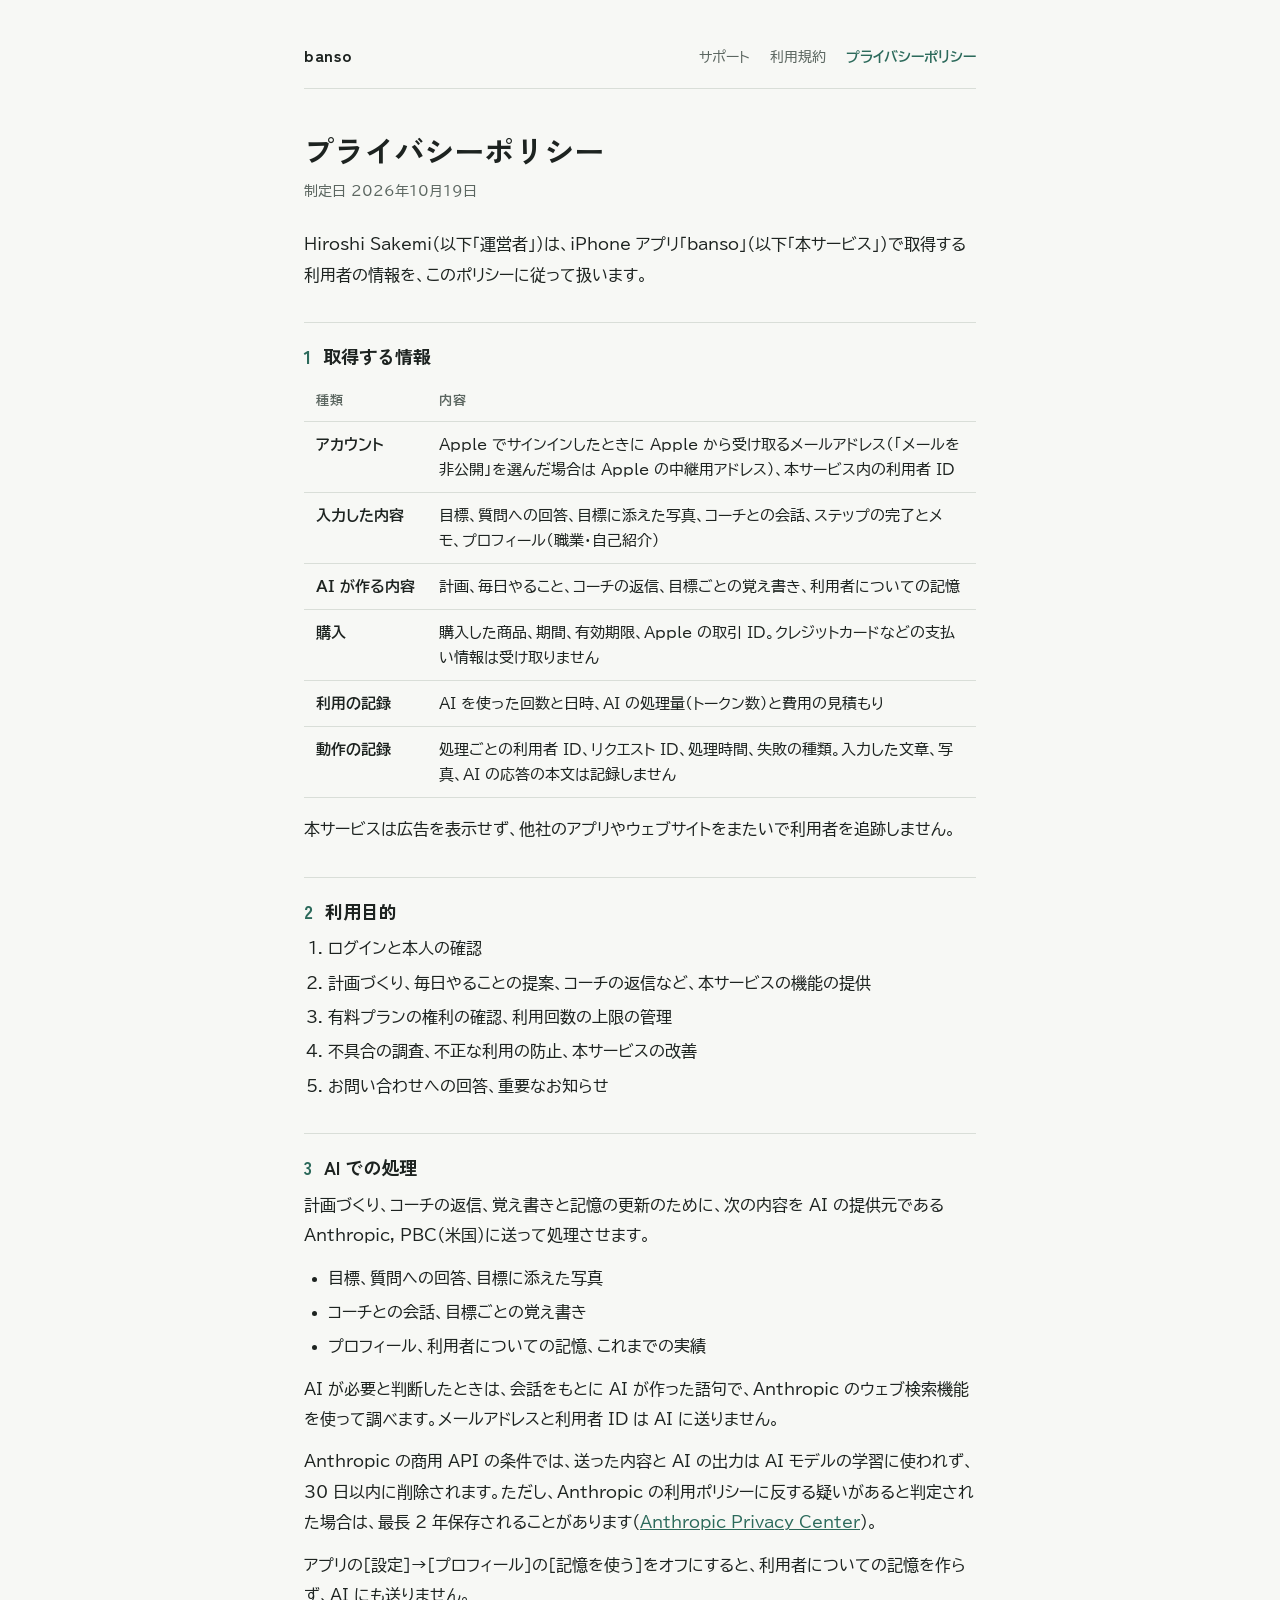
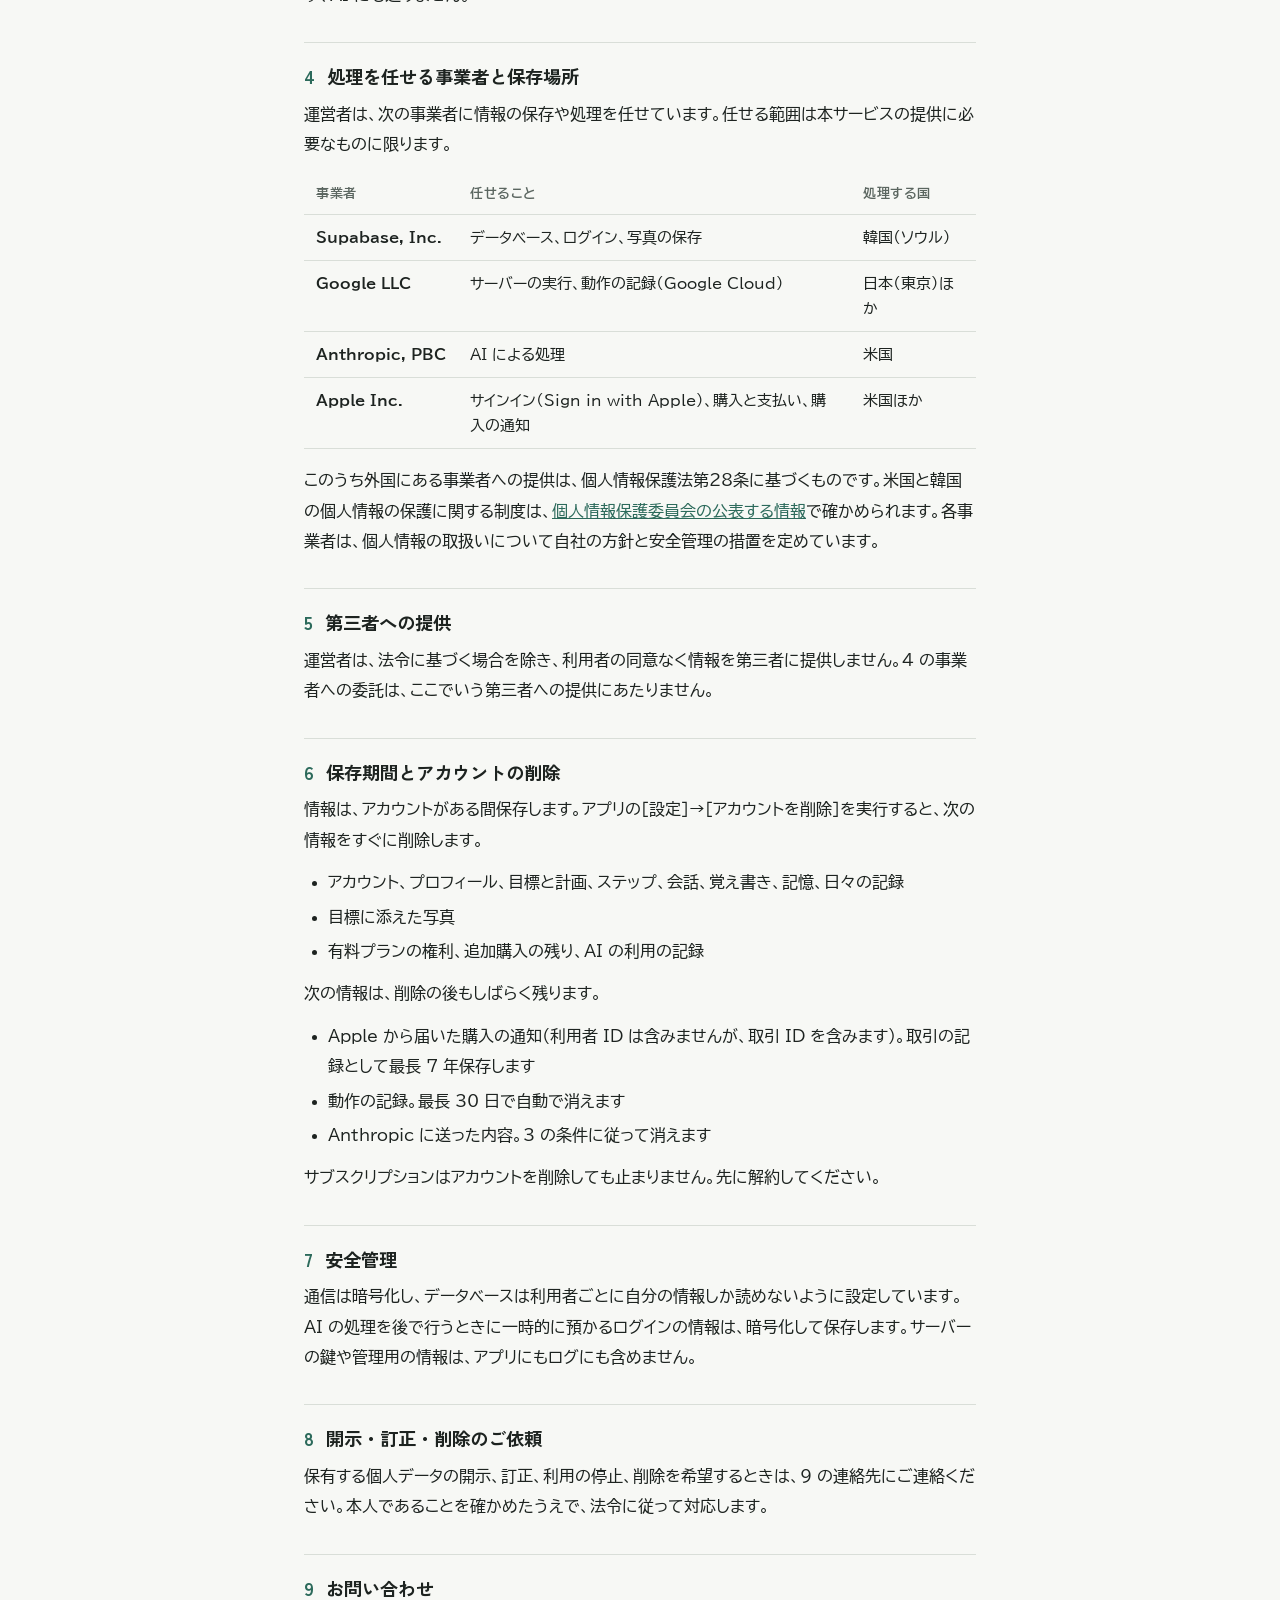
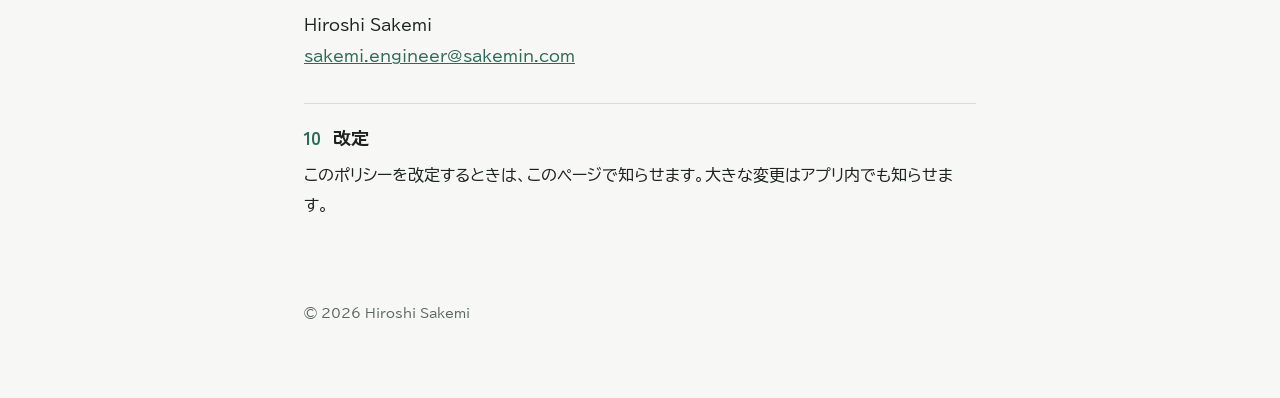
==== privacy/index.html @ 9be2c63c "banso の利用規約・プライバシーポリシー・サポートを公開する (my-tasks#225) Co-Authored-By: Claude Opus 5.5 (1M context) <norepl" ====
<!doctype html>
<html lang="ja">
<head>
<meta charset="utf-8">
<meta name="viewport" content="width=device-width, initial-scale=1, viewport-fit=cover">
<title>banso プライバシーポリシー</title>
<link rel="preconnect" href="https://fonts.googleapis.com">
<link rel="preconnect" href="https://fonts.gstatic.com" crossorigin>
<link rel="stylesheet" href="https://fonts.googleapis.com/css2?family=BIZ+UDPGothic:wght@400;700&family=Zen+Kaku+Gothic+New:wght@700&display=swap">
<link rel="stylesheet" href="../style.css">
</head>
<body>
<div class="page">
  <header class="masthead">
    <a class="brand" href="../">banso</a>
    <nav aria-label="ページ">
      <a href="../">サポート</a>
      <a href="../terms/">利用規約</a>
      <a href="./" aria-current="page">プライバシーポリシー</a>
    </nav>
  </header>

  <main>
    <h1>プライバシーポリシー</h1>
    <p class="dates">制定日 2026年10月19日</p>
    <p class="lead">Hiroshi Sakemi（以下「運営者」）は、iPhone アプリ「banso」（以下「本サービス」）で取得する利用者の情報を、このポリシーに従って扱います。</p>

    <section>
      <h2><span class="no">1</span>取得する情報</h2>
      <div class="table-wrap">
        <table>
          <thead><tr><th>種類</th><th>内容</th></tr></thead>
          <tbody>
            <tr><td>アカウント</td><td>Apple でサインインしたときに Apple から受け取るメールアドレス（「メールを非公開」を選んだ場合は Apple の中継用アドレス）、本サービス内の利用者 ID</td></tr>
            <tr><td>入力した内容</td><td>目標、質問への回答、目標に添えた写真、コーチとの会話、ステップの完了とメモ、プロフィール（職業・自己紹介）</td></tr>
            <tr><td>AI が作る内容</td><td>計画、毎日やること、コーチの返信、目標ごとの覚え書き、利用者についての記憶</td></tr>
            <tr><td>購入</td><td>購入した商品、期間、有効期限、Apple の取引 ID。クレジットカードなどの支払い情報は受け取りません</td></tr>
            <tr><td>利用の記録</td><td>AI を使った回数と日時、AI の処理量（トークン数）と費用の見積もり</td></tr>
            <tr><td>動作の記録</td><td>処理ごとの利用者 ID、リクエスト ID、処理時間、失敗の種類。入力した文章、写真、AI の応答の本文は記録しません</td></tr>
          </tbody>
        </table>
      </div>
      <p>本サービスは広告を表示せず、他社のアプリやウェブサイトをまたいで利用者を追跡しません。</p>
    </section>

    <section>
      <h2><span class="no">2</span>利用目的</h2>
      <ol>
        <li>ログインと本人の確認</li>
        <li>計画づくり、毎日やることの提案、コーチの返信など、本サービスの機能の提供</li>
        <li>有料プランの権利の確認、利用回数の上限の管理</li>
        <li>不具合の調査、不正な利用の防止、本サービスの改善</li>
        <li>お問い合わせへの回答、重要なお知らせ</li>
      </ol>
    </section>

    <section>
      <h2><span class="no">3</span>AI での処理</h2>
      <p>計画づくり、コーチの返信、覚え書きと記憶の更新のために、次の内容を AI の提供元である Anthropic, PBC（米国）に送って処理させます。</p>
      <ul>
        <li>目標、質問への回答、目標に添えた写真</li>
        <li>コーチとの会話、目標ごとの覚え書き</li>
        <li>プロフィール、利用者についての記憶、これまでの実績</li>
      </ul>
      <p>AI が必要と判断したときは、会話をもとに AI が作った語句で、Anthropic のウェブ検索機能を使って調べます。メールアドレスと利用者 ID は AI に送りません。</p>
      <p>Anthropic の商用 API の条件では、送った内容と AI の出力は AI モデルの学習に使われず、30 日以内に削除されます。ただし、Anthropic の利用ポリシーに反する疑いがあると判定された場合は、最長 2 年保存されることがあります（<a href="https://privacy.claude.com/">Anthropic Privacy Center</a>）。</p>
      <p>アプリの［設定］→［プロフィール］の［記憶を使う］をオフにすると、利用者についての記憶を作らず、AI にも送りません。</p>
    </section>

    <section>
      <h2><span class="no">4</span>処理を任せる事業者と保存場所</h2>
      <p>運営者は、次の事業者に情報の保存や処理を任せています。任せる範囲は本サービスの提供に必要なものに限ります。</p>
      <div class="table-wrap">
        <table>
          <thead><tr><th>事業者</th><th>任せること</th><th>処理する国</th></tr></thead>
          <tbody>
            <tr><td>Supabase, Inc.</td><td>データベース、ログイン、写真の保存</td><td>韓国（ソウル）</td></tr>
            <tr><td>Google LLC</td><td>サーバーの実行、動作の記録（Google Cloud）</td><td>日本（東京）ほか</td></tr>
            <tr><td>Anthropic, PBC</td><td>AI による処理</td><td>米国</td></tr>
            <tr><td>Apple Inc.</td><td>サインイン（Sign in with Apple）、購入と支払い、購入の通知</td><td>米国ほか</td></tr>
          </tbody>
        </table>
      </div>
      <p>このうち外国にある事業者への提供は、個人情報保護法第28条に基づくものです。米国と韓国の個人情報の保護に関する制度は、<a href="https://www.ppc.go.jp/personalinfo/legal/kaiseihogohou/#gaikoku">個人情報保護委員会の公表する情報</a>で確かめられます。各事業者は、個人情報の取扱いについて自社の方針と安全管理の措置を定めています。</p>
    </section>

    <section>
      <h2><span class="no">5</span>第三者への提供</h2>
      <p>運営者は、法令に基づく場合を除き、利用者の同意なく情報を第三者に提供しません。4 の事業者への委託は、ここでいう第三者への提供にあたりません。</p>
    </section>

    <section id="delete">
      <h2><span class="no">6</span>保存期間とアカウントの削除</h2>
      <p>情報は、アカウントがある間保存します。アプリの［設定］→［アカウントを削除］を実行すると、次の情報をすぐに削除します。</p>
      <ul>
        <li>アカウント、プロフィール、目標と計画、ステップ、会話、覚え書き、記憶、日々の記録</li>
        <li>目標に添えた写真</li>
        <li>有料プランの権利、追加購入の残り、AI の利用の記録</li>
      </ul>
      <p>次の情報は、削除の後もしばらく残ります。</p>
      <ul>
        <li>Apple から届いた購入の通知（利用者 ID は含みませんが、取引 ID を含みます）。取引の記録として最長 7 年保存します</li>
        <li>動作の記録。最長 30 日で自動で消えます</li>
        <li>Anthropic に送った内容。3 の条件に従って消えます</li>
      </ul>
      <p>サブスクリプションはアカウントを削除しても止まりません。先に解約してください。</p>
    </section>

    <section>
      <h2><span class="no">7</span>安全管理</h2>
      <p>通信は暗号化し、データベースは利用者ごとに自分の情報しか読めないように設定しています。AI の処理を後で行うときに一時的に預かるログインの情報は、暗号化して保存します。サーバーの鍵や管理用の情報は、アプリにもログにも含めません。</p>
    </section>

    <section>
      <h2><span class="no">8</span>開示・訂正・削除のご依頼</h2>
      <p>保有する個人データの開示、訂正、利用の停止、削除を希望するときは、9 の連絡先にご連絡ください。本人であることを確かめたうえで、法令に従って対応します。</p>
    </section>

    <section>
      <h2><span class="no">9</span>お問い合わせ</h2>
      <p>Hiroshi Sakemi<br><a href="mailto:sakemi.engineer@sakemin.com">sakemi.engineer@sakemin.com</a></p>
    </section>

    <section>
      <h2><span class="no">10</span>改定</h2>
      <p>このポリシーを改定するときは、このページで知らせます。大きな変更はアプリ内でも知らせます。</p>
    </section>
  </main>

  <footer>© 2026 Hiroshi Sakemi</footer>
</div>
</body>
</html>
---- style.css ----
:root {
  --paper: #f7f8f5;
  --surface: #ffffff;
  --ink: #1d2320;
  --muted: #5b6660;
  --rule: #d9ded8;
  --accent: #2c6a5b;
  --todo-bg: #fff1c2;
  --todo-ink: #6b4b00;
}
@media (prefers-color-scheme: dark) {
  :root:not([data-theme="light"]) {
    --paper: #141816;
    --surface: #1b201d;
    --ink: #e6ebe7;
    --muted: #a0aba4;
    --rule: #2f3632;
    --accent: #7cc3ae;
    --todo-bg: #4a3a0c;
    --todo-ink: #ffe29a;
    color-scheme: dark;
  }
}
:root[data-theme="dark"] {
  --paper: #141816;
  --surface: #1b201d;
  --ink: #e6ebe7;
  --muted: #a0aba4;
  --rule: #2f3632;
  --accent: #7cc3ae;
  --todo-bg: #4a3a0c;
  --todo-ink: #ffe29a;
  color-scheme: dark;
}

* { box-sizing: border-box; }
body {
  margin: 0;
  background: var(--paper);
  color: var(--ink);
  font-family: "BIZ UDPGothic", "Hiragino Sans", "Yu Gothic", sans-serif;
  font-size: 16px;
  line-height: 1.9;
  padding-inline: 20px;
}
.page { max-width: 42rem; margin-inline: auto; padding-block: 40px 72px; }

.masthead { display: flex; flex-wrap: wrap; align-items: baseline; justify-content: space-between; gap: 8px 24px; padding-bottom: 16px; border-bottom: 1px solid var(--rule); }
.brand { font-family: "Zen Kaku Gothic New", "Hiragino Sans", sans-serif; font-weight: 700; font-size: 1.05rem; color: var(--ink); text-decoration: none; letter-spacing: 0.04em; }
.masthead nav { display: flex; gap: 20px; font-size: 0.9rem; }
.masthead nav a { color: var(--muted); text-decoration: none; }
.masthead nav a[aria-current="page"] { color: var(--accent); font-weight: 700; }
.masthead nav a:hover, .masthead nav a:focus-visible { color: var(--accent); }

h1 { font-family: "Zen Kaku Gothic New", "Hiragino Sans", sans-serif; font-size: 1.9rem; line-height: 1.4; margin: 40px 0 8px; text-wrap: balance; }
.dates { color: var(--muted); font-size: 0.85rem; margin: 0 0 24px; font-variant-numeric: tabular-nums; }
.lead { margin: 0 0 32px; }

section { padding-block: 20px; border-top: 1px solid var(--rule); }
h2 { font-family: "Zen Kaku Gothic New", "Hiragino Sans", sans-serif; font-size: 1.15rem; line-height: 1.5; margin: 0 0 8px; display: flex; gap: 12px; text-wrap: balance; }
h2 .no { color: var(--accent); flex: none; font-variant-numeric: tabular-nums; }
p { margin: 0 0 12px; }
ol, ul { margin: 0 0 12px; padding-left: 1.5em; }
li { margin-bottom: 4px; }

.table-wrap { overflow-x: auto; margin: 8px 0 16px; }
table { border-collapse: collapse; width: 100%; font-size: 0.92rem; line-height: 1.7; }
th, td { text-align: left; vertical-align: top; padding: 10px 12px; border-bottom: 1px solid var(--rule); }
th { font-weight: 700; color: var(--muted); font-size: 0.82rem; letter-spacing: 0.04em; white-space: nowrap; }
td:first-child { white-space: nowrap; font-weight: 700; }

a { color: var(--accent); }
a:focus-visible { outline: 2px solid var(--accent); outline-offset: 2px; border-radius: 2px; }
.todo { background: var(--todo-bg); color: var(--todo-ink); padding: 0 4px; border-radius: 3px; font-weight: 700; }

.cards { display: grid; grid-template-columns: repeat(auto-fit, minmax(15rem, 1fr)); gap: 12px; margin: 24px 0; }
.card { background: var(--surface); border: 1px solid var(--rule); border-radius: 8px; padding: 16px 18px; color: var(--ink); text-decoration: none; display: flex; flex-direction: column; gap: 4px; }
.card strong { font-family: "Zen Kaku Gothic New", "Hiragino Sans", sans-serif; color: var(--accent); }
.card span { color: var(--muted); font-size: 0.9rem; line-height: 1.6; }
.card:hover, .card:focus-visible { border-color: var(--accent); }

footer { margin-top: 48px; color: var(--muted); font-size: 0.82rem; }
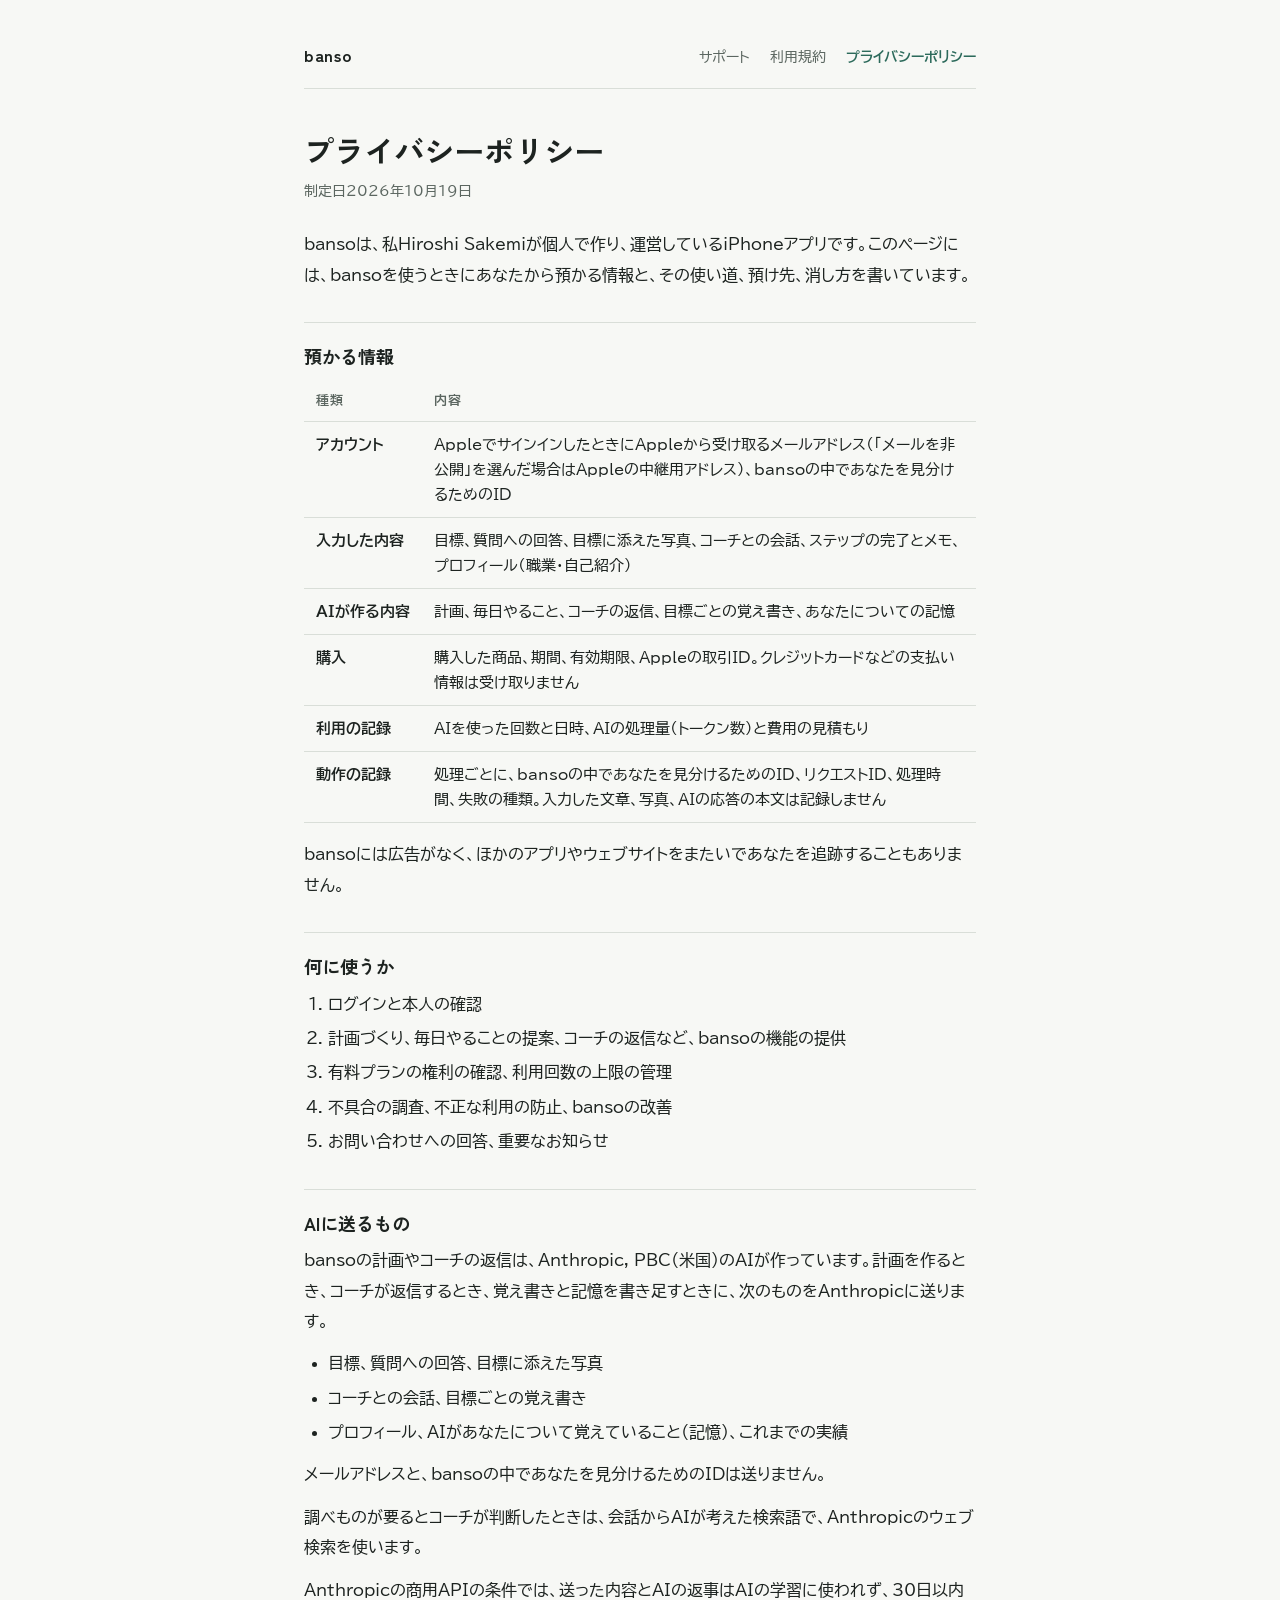
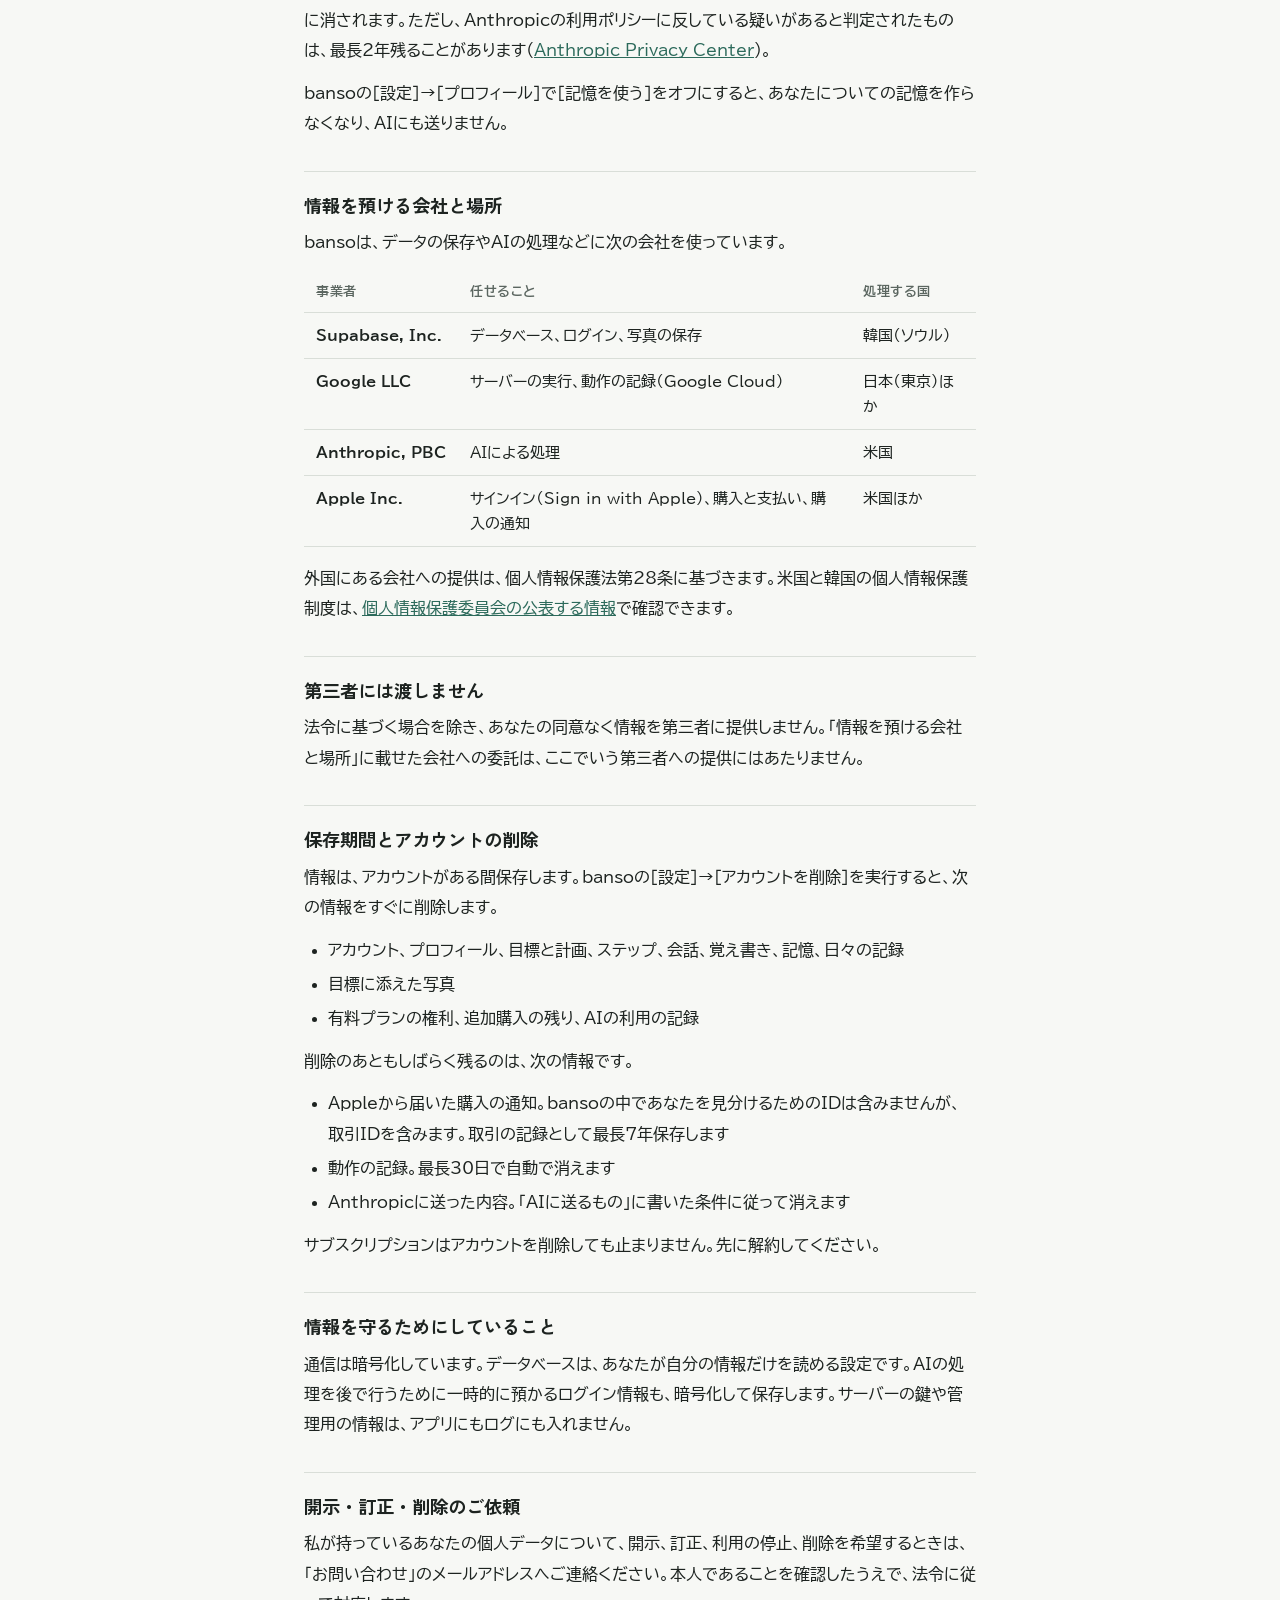
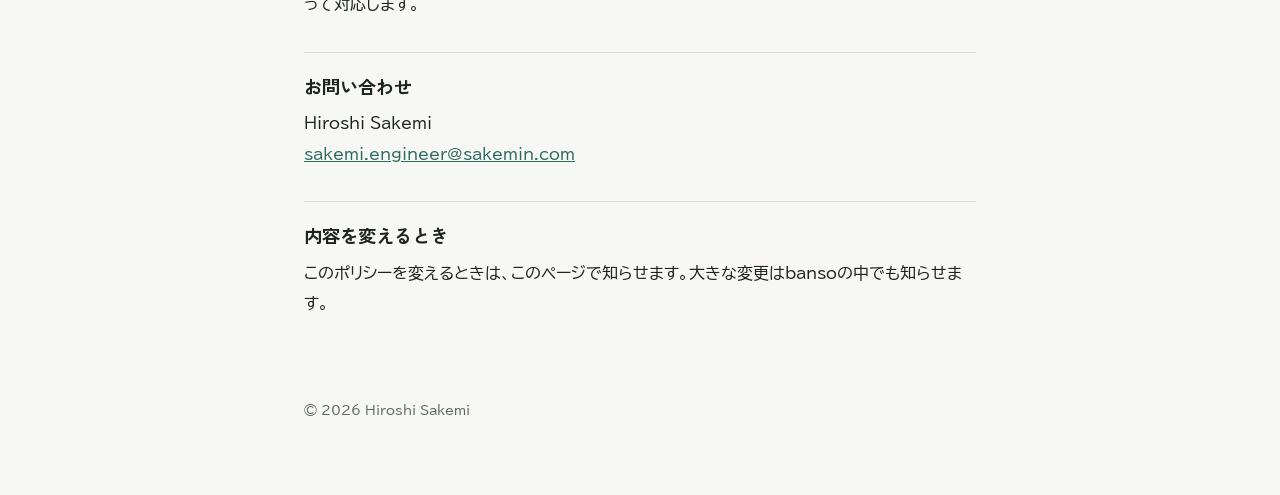
==== commit 88059c89: "docs: 規約・ポリシー・サポートを、個人開発者の言葉で書き直す" ====
--- a/privacy/index.html
+++ b/privacy/index.html
@@ -22,108 +22,109 @@
 
   <main>
     <h1>プライバシーポリシー</h1>
-    <p class="dates">制定日 2026年10月19日</p>
-    <p class="lead">Hiroshi Sakemi（以下「運営者」）は、iPhone アプリ「banso」（以下「本サービス」）で取得する利用者の情報を、このポリシーに従って扱います。</p>
+    <p class="dates">制定日2026年10月19日</p>
+    <p class="lead">bansoは、私Hiroshi Sakemiが個人で作り、運営しているiPhoneアプリです。このページには、bansoを使うときにあなたから預かる情報と、その使い道、預け先、消し方を書いています。</p>
 
     <section>
-      <h2><span class="no">1</span>取得する情報</h2>
+      <h2>預かる情報</h2>
       <div class="table-wrap">
         <table>
           <thead><tr><th>種類</th><th>内容</th></tr></thead>
           <tbody>
-            <tr><td>アカウント</td><td>Apple でサインインしたときに Apple から受け取るメールアドレス（「メールを非公開」を選んだ場合は Apple の中継用アドレス）、本サービス内の利用者 ID</td></tr>
+            <tr><td>アカウント</td><td>AppleでサインインしたときにAppleから受け取るメールアドレス（「メールを非公開」を選んだ場合はAppleの中継用アドレス）、bansoの中であなたを見分けるためのID</td></tr>
             <tr><td>入力した内容</td><td>目標、質問への回答、目標に添えた写真、コーチとの会話、ステップの完了とメモ、プロフィール（職業・自己紹介）</td></tr>
-            <tr><td>AI が作る内容</td><td>計画、毎日やること、コーチの返信、目標ごとの覚え書き、利用者についての記憶</td></tr>
-            <tr><td>購入</td><td>購入した商品、期間、有効期限、Apple の取引 ID。クレジットカードなどの支払い情報は受け取りません</td></tr>
-            <tr><td>利用の記録</td><td>AI を使った回数と日時、AI の処理量（トークン数）と費用の見積もり</td></tr>
-            <tr><td>動作の記録</td><td>処理ごとの利用者 ID、リクエスト ID、処理時間、失敗の種類。入力した文章、写真、AI の応答の本文は記録しません</td></tr>
+            <tr><td>AIが作る内容</td><td>計画、毎日やること、コーチの返信、目標ごとの覚え書き、あなたについての記憶</td></tr>
+            <tr><td>購入</td><td>購入した商品、期間、有効期限、Appleの取引ID。クレジットカードなどの支払い情報は受け取りません</td></tr>
+            <tr><td>利用の記録</td><td>AIを使った回数と日時、AIの処理量（トークン数）と費用の見積もり</td></tr>
+            <tr><td>動作の記録</td><td>処理ごとに、bansoの中であなたを見分けるためのID、リクエストID、処理時間、失敗の種類。入力した文章、写真、AIの応答の本文は記録しません</td></tr>
           </tbody>
         </table>
       </div>
-      <p>本サービスは広告を表示せず、他社のアプリやウェブサイトをまたいで利用者を追跡しません。</p>
+      <p>bansoには広告がなく、ほかのアプリやウェブサイトをまたいであなたを追跡することもありません。</p>
     </section>
 
     <section>
-      <h2><span class="no">2</span>利用目的</h2>
+      <h2>何に使うか</h2>
       <ol>
         <li>ログインと本人の確認</li>
-        <li>計画づくり、毎日やることの提案、コーチの返信など、本サービスの機能の提供</li>
+        <li>計画づくり、毎日やることの提案、コーチの返信など、bansoの機能の提供</li>
         <li>有料プランの権利の確認、利用回数の上限の管理</li>
-        <li>不具合の調査、不正な利用の防止、本サービスの改善</li>
+        <li>不具合の調査、不正な利用の防止、bansoの改善</li>
         <li>お問い合わせへの回答、重要なお知らせ</li>
       </ol>
     </section>
 
     <section>
-      <h2><span class="no">3</span>AI での処理</h2>
-      <p>計画づくり、コーチの返信、覚え書きと記憶の更新のために、次の内容を AI の提供元である Anthropic, PBC（米国）に送って処理させます。</p>
+      <h2>AIに送るもの</h2>
+      <p>bansoの計画やコーチの返信は、Anthropic, PBC（米国）のAIが作っています。計画を作るとき、コーチが返信するとき、覚え書きと記憶を書き足すときに、次のものをAnthropicに送ります。</p>
       <ul>
         <li>目標、質問への回答、目標に添えた写真</li>
         <li>コーチとの会話、目標ごとの覚え書き</li>
-        <li>プロフィール、利用者についての記憶、これまでの実績</li>
+        <li>プロフィール、AIがあなたについて覚えていること（記憶）、これまでの実績</li>
       </ul>
-      <p>AI が必要と判断したときは、会話をもとに AI が作った語句で、Anthropic のウェブ検索機能を使って調べます。メールアドレスと利用者 ID は AI に送りません。</p>
-      <p>Anthropic の商用 API の条件では、送った内容と AI の出力は AI モデルの学習に使われず、30 日以内に削除されます。ただし、Anthropic の利用ポリシーに反する疑いがあると判定された場合は、最長 2 年保存されることがあります（<a href="https://privacy.claude.com/">Anthropic Privacy Center</a>）。</p>
-      <p>アプリの［設定］→［プロフィール］の［記憶を使う］をオフにすると、利用者についての記憶を作らず、AI にも送りません。</p>
+      <p>メールアドレスと、bansoの中であなたを見分けるためのIDは送りません。</p>
+      <p>調べものが要るとコーチが判断したときは、会話からAIが考えた検索語で、Anthropicのウェブ検索を使います。</p>
+      <p>Anthropicの商用APIの条件では、送った内容とAIの返事はAIの学習に使われず、30日以内に消されます。ただし、Anthropicの利用ポリシーに反している疑いがあると判定されたものは、最長2年残ることがあります（<a href="https://privacy.claude.com/">Anthropic Privacy Center</a>）。</p>
+      <p>bansoの［設定］→［プロフィール］で［記憶を使う］をオフにすると、あなたについての記憶を作らなくなり、AIにも送りません。</p>
     </section>
 
     <section>
-      <h2><span class="no">4</span>処理を任せる事業者と保存場所</h2>
-      <p>運営者は、次の事業者に情報の保存や処理を任せています。任せる範囲は本サービスの提供に必要なものに限ります。</p>
+      <h2>情報を預ける会社と場所</h2>
+      <p>bansoは、データの保存やAIの処理などに次の会社を使っています。</p>
       <div class="table-wrap">
         <table>
           <thead><tr><th>事業者</th><th>任せること</th><th>処理する国</th></tr></thead>
           <tbody>
             <tr><td>Supabase, Inc.</td><td>データベース、ログイン、写真の保存</td><td>韓国（ソウル）</td></tr>
             <tr><td>Google LLC</td><td>サーバーの実行、動作の記録（Google Cloud）</td><td>日本（東京）ほか</td></tr>
-            <tr><td>Anthropic, PBC</td><td>AI による処理</td><td>米国</td></tr>
+            <tr><td>Anthropic, PBC</td><td>AIによる処理</td><td>米国</td></tr>
             <tr><td>Apple Inc.</td><td>サインイン（Sign in with Apple）、購入と支払い、購入の通知</td><td>米国ほか</td></tr>
           </tbody>
         </table>
       </div>
-      <p>このうち外国にある事業者への提供は、個人情報保護法第28条に基づくものです。米国と韓国の個人情報の保護に関する制度は、<a href="https://www.ppc.go.jp/personalinfo/legal/kaiseihogohou/#gaikoku">個人情報保護委員会の公表する情報</a>で確かめられます。各事業者は、個人情報の取扱いについて自社の方針と安全管理の措置を定めています。</p>
+      <p>外国にある会社への提供は、個人情報保護法第28条に基づきます。米国と韓国の個人情報保護制度は、<a href="https://www.ppc.go.jp/personalinfo/legal/kaiseihogohou/#gaikoku">個人情報保護委員会の公表する情報</a>で確認できます。</p>
     </section>
 
     <section>
-      <h2><span class="no">5</span>第三者への提供</h2>
-      <p>運営者は、法令に基づく場合を除き、利用者の同意なく情報を第三者に提供しません。4 の事業者への委託は、ここでいう第三者への提供にあたりません。</p>
+      <h2>第三者には渡しません</h2>
+      <p>法令に基づく場合を除き、あなたの同意なく情報を第三者に提供しません。「情報を預ける会社と場所」に載せた会社への委託は、ここでいう第三者への提供にはあたりません。</p>
     </section>
 
     <section id="delete">
-      <h2><span class="no">6</span>保存期間とアカウントの削除</h2>
-      <p>情報は、アカウントがある間保存します。アプリの［設定］→［アカウントを削除］を実行すると、次の情報をすぐに削除します。</p>
+      <h2>保存期間とアカウントの削除</h2>
+      <p>情報は、アカウントがある間保存します。bansoの［設定］→［アカウントを削除］を実行すると、次の情報をすぐに削除します。</p>
       <ul>
         <li>アカウント、プロフィール、目標と計画、ステップ、会話、覚え書き、記憶、日々の記録</li>
         <li>目標に添えた写真</li>
-        <li>有料プランの権利、追加購入の残り、AI の利用の記録</li>
+        <li>有料プランの権利、追加購入の残り、AIの利用の記録</li>
       </ul>
-      <p>次の情報は、削除の後もしばらく残ります。</p>
+      <p>削除のあともしばらく残るのは、次の情報です。</p>
       <ul>
-        <li>Apple から届いた購入の通知（利用者 ID は含みませんが、取引 ID を含みます）。取引の記録として最長 7 年保存します</li>
-        <li>動作の記録。最長 30 日で自動で消えます</li>
-        <li>Anthropic に送った内容。3 の条件に従って消えます</li>
+        <li>Appleから届いた購入の通知。bansoの中であなたを見分けるためのIDは含みませんが、取引IDを含みます。取引の記録として最長7年保存します</li>
+        <li>動作の記録。最長30日で自動で消えます</li>
+        <li>Anthropicに送った内容。「AIに送るもの」に書いた条件に従って消えます</li>
       </ul>
       <p>サブスクリプションはアカウントを削除しても止まりません。先に解約してください。</p>
     </section>
 
     <section>
-      <h2><span class="no">7</span>安全管理</h2>
-      <p>通信は暗号化し、データベースは利用者ごとに自分の情報しか読めないように設定しています。AI の処理を後で行うときに一時的に預かるログインの情報は、暗号化して保存します。サーバーの鍵や管理用の情報は、アプリにもログにも含めません。</p>
+      <h2>情報を守るためにしていること</h2>
+      <p>通信は暗号化しています。データベースは、あなたが自分の情報だけを読める設定です。AIの処理を後で行うために一時的に預かるログイン情報も、暗号化して保存します。サーバーの鍵や管理用の情報は、アプリにもログにも入れません。</p>
     </section>
 
     <section>
-      <h2><span class="no">8</span>開示・訂正・削除のご依頼</h2>
-      <p>保有する個人データの開示、訂正、利用の停止、削除を希望するときは、9 の連絡先にご連絡ください。本人であることを確かめたうえで、法令に従って対応します。</p>
+      <h2>開示・訂正・削除のご依頼</h2>
+      <p>私が持っているあなたの個人データについて、開示、訂正、利用の停止、削除を希望するときは、「お問い合わせ」のメールアドレスへご連絡ください。本人であることを確認したうえで、法令に従って対応します。</p>
     </section>
 
     <section>
-      <h2><span class="no">9</span>お問い合わせ</h2>
+      <h2>お問い合わせ</h2>
       <p>Hiroshi Sakemi<br><a href="mailto:sakemi.engineer@sakemin.com">sakemi.engineer@sakemin.com</a></p>
     </section>
 
     <section>
-      <h2><span class="no">10</span>改定</h2>
-      <p>このポリシーを改定するときは、このページで知らせます。大きな変更はアプリ内でも知らせます。</p>
+      <h2>内容を変えるとき</h2>
+      <p>このポリシーを変えるときは、このページで知らせます。大きな変更はbansoの中でも知らせます。</p>
     </section>
   </main>
 
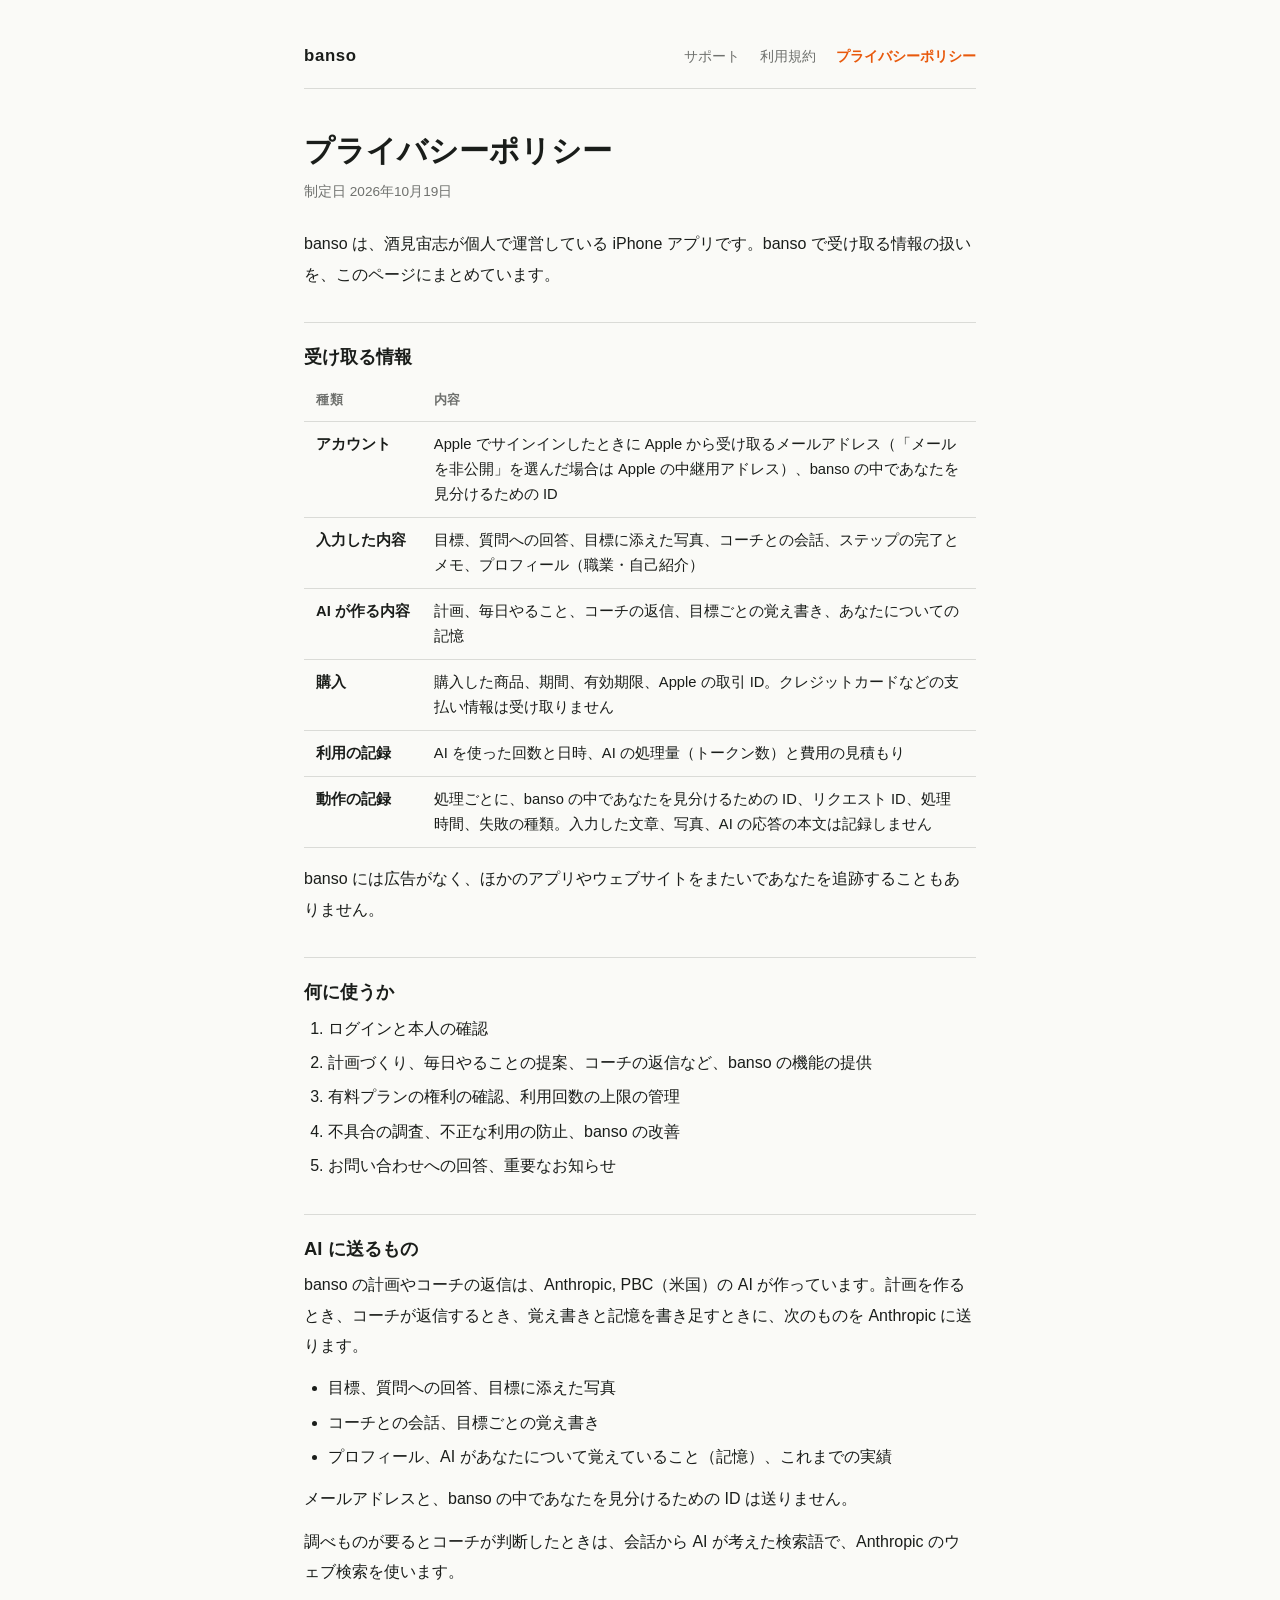
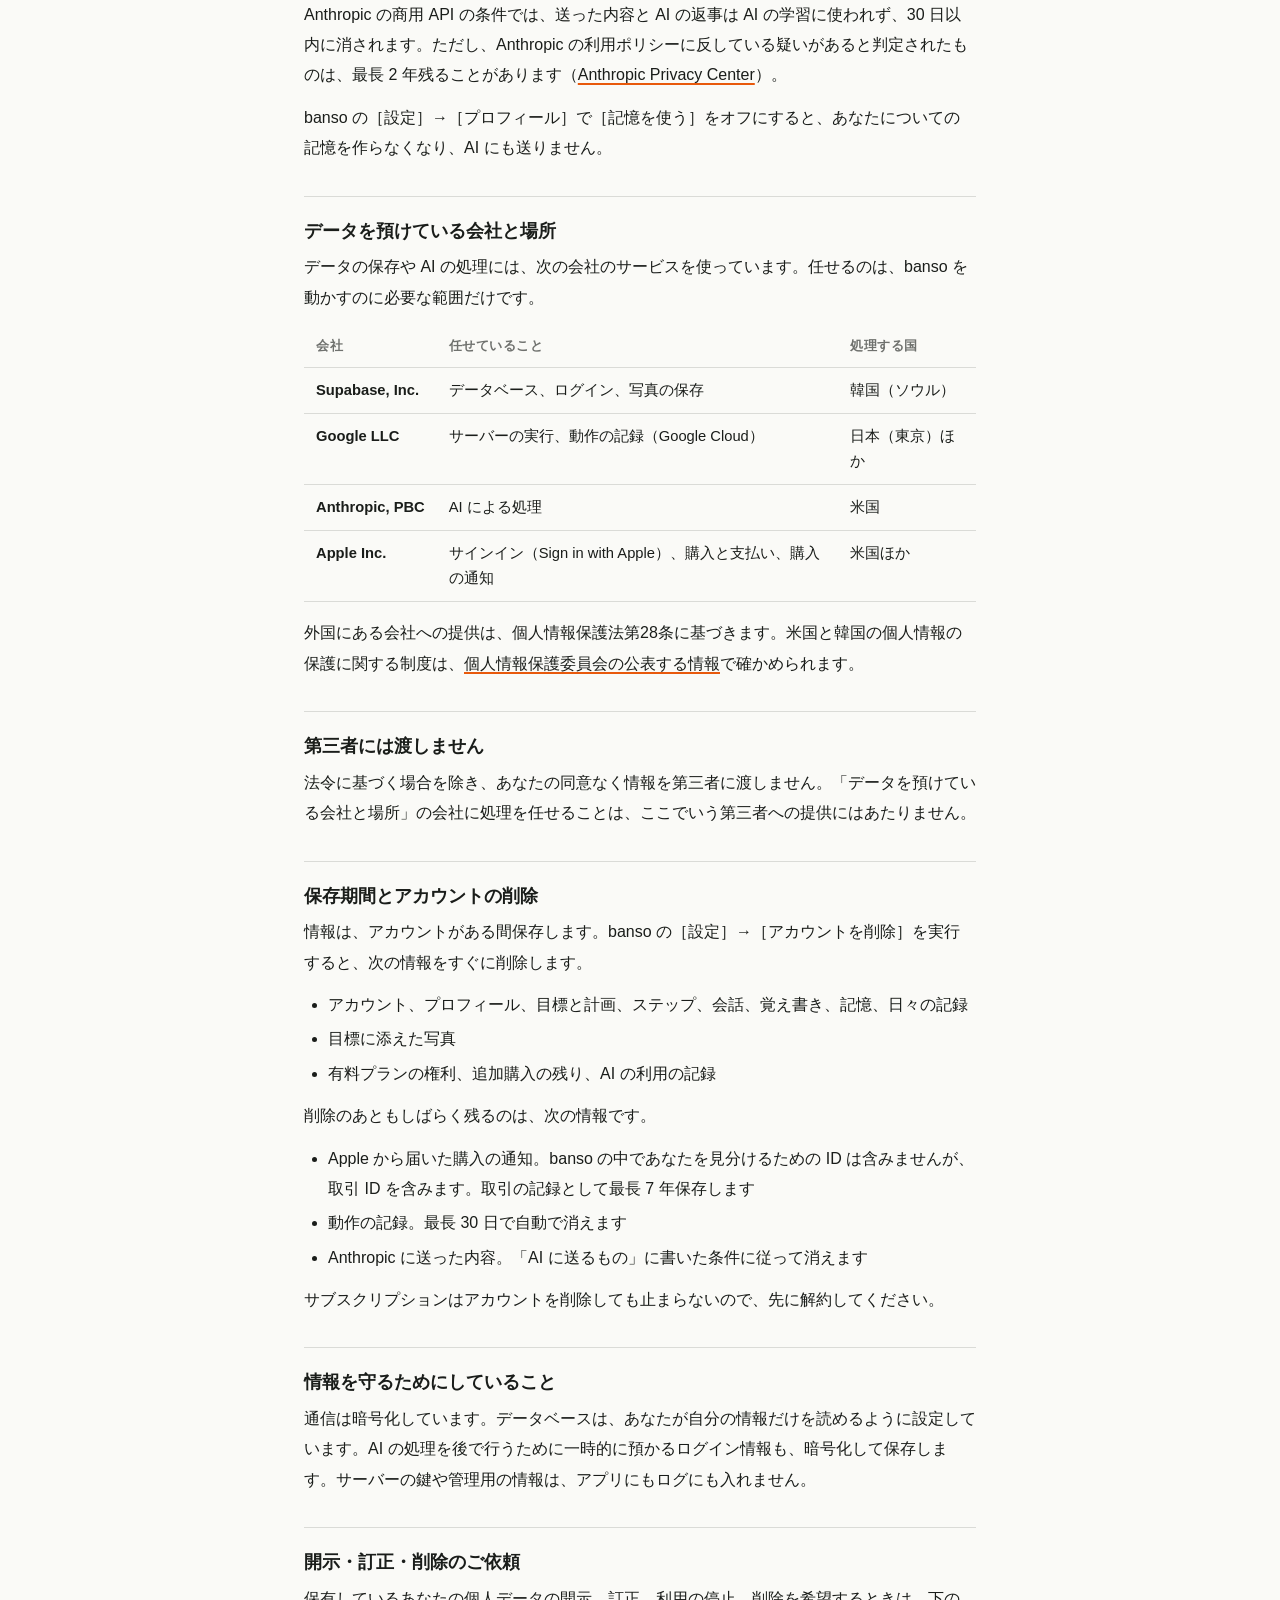
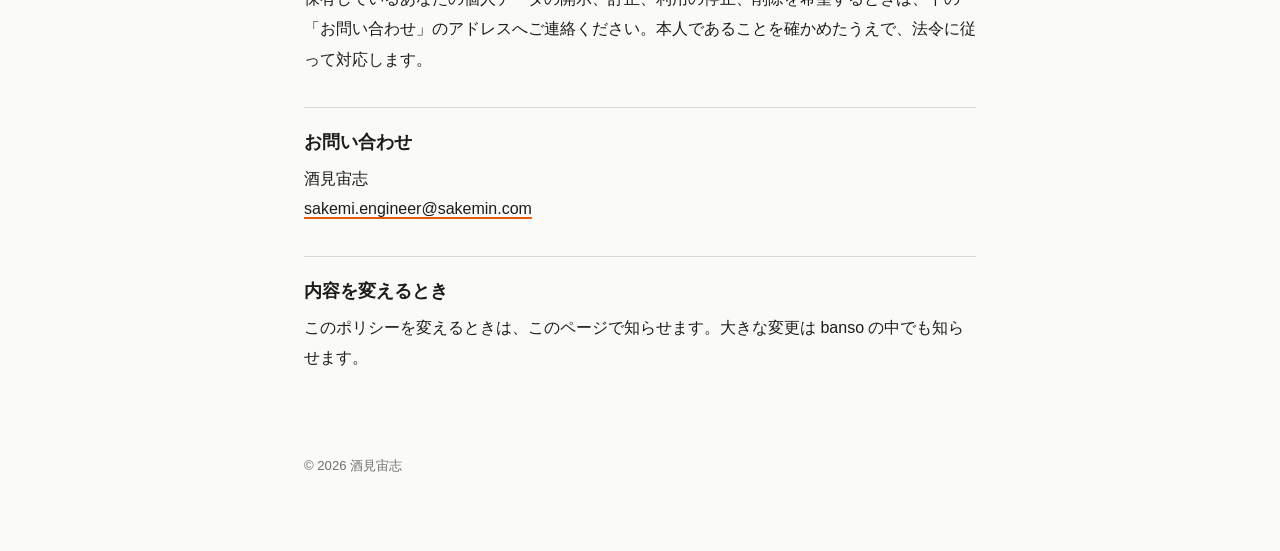
==== commit 985db46b: "docs: 運営者名を酒見宙志にし、文字と色を banso のアプリにそろえる - 本文の「私」をやめ、名前は冒頭・お問い合わせ・フッターだけに置く - 和文と英数字の間の半角空白をアプリの書き方に戻" ====
--- a/privacy/index.html
+++ b/privacy/index.html
@@ -4,9 +4,6 @@
 <meta charset="utf-8">
 <meta name="viewport" content="width=device-width, initial-scale=1, viewport-fit=cover">
 <title>banso プライバシーポリシー</title>
-<link rel="preconnect" href="https://fonts.googleapis.com">
-<link rel="preconnect" href="https://fonts.gstatic.com" crossorigin>
-<link rel="stylesheet" href="https://fonts.googleapis.com/css2?family=BIZ+UDPGothic:wght@400;700&family=Zen+Kaku+Gothic+New:wght@700&display=swap">
 <link rel="stylesheet" href="../style.css">
 </head>
 <body>
@@ -22,113 +19,113 @@
 
   <main>
     <h1>プライバシーポリシー</h1>
-    <p class="dates">制定日2026年10月19日</p>
-    <p class="lead">bansoは、私Hiroshi Sakemiが個人で作り、運営しているiPhoneアプリです。このページには、bansoを使うときにあなたから預かる情報と、その使い道、預け先、消し方を書いています。</p>
+    <p class="dates">制定日 2026年10月19日</p>
+    <p class="lead">banso は、酒見宙志が個人で運営している iPhone アプリです。banso で受け取る情報の扱いを、このページにまとめています。</p>
 
     <section>
-      <h2>預かる情報</h2>
+      <h2>受け取る情報</h2>
       <div class="table-wrap">
         <table>
           <thead><tr><th>種類</th><th>内容</th></tr></thead>
           <tbody>
-            <tr><td>アカウント</td><td>AppleでサインインしたときにAppleから受け取るメールアドレス（「メールを非公開」を選んだ場合はAppleの中継用アドレス）、bansoの中であなたを見分けるためのID</td></tr>
+            <tr><td>アカウント</td><td>Apple でサインインしたときに Apple から受け取るメールアドレス（「メールを非公開」を選んだ場合は Apple の中継用アドレス）、banso の中であなたを見分けるための ID</td></tr>
             <tr><td>入力した内容</td><td>目標、質問への回答、目標に添えた写真、コーチとの会話、ステップの完了とメモ、プロフィール（職業・自己紹介）</td></tr>
-            <tr><td>AIが作る内容</td><td>計画、毎日やること、コーチの返信、目標ごとの覚え書き、あなたについての記憶</td></tr>
-            <tr><td>購入</td><td>購入した商品、期間、有効期限、Appleの取引ID。クレジットカードなどの支払い情報は受け取りません</td></tr>
-            <tr><td>利用の記録</td><td>AIを使った回数と日時、AIの処理量（トークン数）と費用の見積もり</td></tr>
-            <tr><td>動作の記録</td><td>処理ごとに、bansoの中であなたを見分けるためのID、リクエストID、処理時間、失敗の種類。入力した文章、写真、AIの応答の本文は記録しません</td></tr>
+            <tr><td>AI が作る内容</td><td>計画、毎日やること、コーチの返信、目標ごとの覚え書き、あなたについての記憶</td></tr>
+            <tr><td>購入</td><td>購入した商品、期間、有効期限、Apple の取引 ID。クレジットカードなどの支払い情報は受け取りません</td></tr>
+            <tr><td>利用の記録</td><td>AI を使った回数と日時、AI の処理量（トークン数）と費用の見積もり</td></tr>
+            <tr><td>動作の記録</td><td>処理ごとに、banso の中であなたを見分けるための ID、リクエスト ID、処理時間、失敗の種類。入力した文章、写真、AI の応答の本文は記録しません</td></tr>
           </tbody>
         </table>
       </div>
-      <p>bansoには広告がなく、ほかのアプリやウェブサイトをまたいであなたを追跡することもありません。</p>
+      <p>banso には広告がなく、ほかのアプリやウェブサイトをまたいであなたを追跡することもありません。</p>
     </section>
 
     <section>
       <h2>何に使うか</h2>
       <ol>
         <li>ログインと本人の確認</li>
-        <li>計画づくり、毎日やることの提案、コーチの返信など、bansoの機能の提供</li>
+        <li>計画づくり、毎日やることの提案、コーチの返信など、banso の機能の提供</li>
         <li>有料プランの権利の確認、利用回数の上限の管理</li>
-        <li>不具合の調査、不正な利用の防止、bansoの改善</li>
+        <li>不具合の調査、不正な利用の防止、banso の改善</li>
         <li>お問い合わせへの回答、重要なお知らせ</li>
       </ol>
     </section>
 
     <section>
-      <h2>AIに送るもの</h2>
-      <p>bansoの計画やコーチの返信は、Anthropic, PBC（米国）のAIが作っています。計画を作るとき、コーチが返信するとき、覚え書きと記憶を書き足すときに、次のものをAnthropicに送ります。</p>
+      <h2>AI に送るもの</h2>
+      <p>banso の計画やコーチの返信は、Anthropic, PBC（米国）の AI が作っています。計画を作るとき、コーチが返信するとき、覚え書きと記憶を書き足すときに、次のものを Anthropic に送ります。</p>
       <ul>
         <li>目標、質問への回答、目標に添えた写真</li>
         <li>コーチとの会話、目標ごとの覚え書き</li>
-        <li>プロフィール、AIがあなたについて覚えていること（記憶）、これまでの実績</li>
+        <li>プロフィール、AI があなたについて覚えていること（記憶）、これまでの実績</li>
       </ul>
-      <p>メールアドレスと、bansoの中であなたを見分けるためのIDは送りません。</p>
-      <p>調べものが要るとコーチが判断したときは、会話からAIが考えた検索語で、Anthropicのウェブ検索を使います。</p>
-      <p>Anthropicの商用APIの条件では、送った内容とAIの返事はAIの学習に使われず、30日以内に消されます。ただし、Anthropicの利用ポリシーに反している疑いがあると判定されたものは、最長2年残ることがあります（<a href="https://privacy.claude.com/">Anthropic Privacy Center</a>）。</p>
-      <p>bansoの［設定］→［プロフィール］で［記憶を使う］をオフにすると、あなたについての記憶を作らなくなり、AIにも送りません。</p>
+      <p>メールアドレスと、banso の中であなたを見分けるための ID は送りません。</p>
+      <p>調べものが要るとコーチが判断したときは、会話から AI が考えた検索語で、Anthropic のウェブ検索を使います。</p>
+      <p>Anthropic の商用 API の条件では、送った内容と AI の返事は AI の学習に使われず、30 日以内に消されます。ただし、Anthropic の利用ポリシーに反している疑いがあると判定されたものは、最長 2 年残ることがあります（<a href="https://privacy.claude.com/">Anthropic Privacy Center</a>）。</p>
+      <p>banso の［設定］→［プロフィール］で［記憶を使う］をオフにすると、あなたについての記憶を作らなくなり、AI にも送りません。</p>
     </section>
 
     <section>
-      <h2>情報を預ける会社と場所</h2>
-      <p>bansoは、データの保存やAIの処理などに次の会社を使っています。</p>
+      <h2>データを預けている会社と場所</h2>
+      <p>データの保存や AI の処理には、次の会社のサービスを使っています。任せるのは、banso を動かすのに必要な範囲だけです。</p>
       <div class="table-wrap">
         <table>
-          <thead><tr><th>事業者</th><th>任せること</th><th>処理する国</th></tr></thead>
+          <thead><tr><th>会社</th><th>任せていること</th><th>処理する国</th></tr></thead>
           <tbody>
             <tr><td>Supabase, Inc.</td><td>データベース、ログイン、写真の保存</td><td>韓国（ソウル）</td></tr>
             <tr><td>Google LLC</td><td>サーバーの実行、動作の記録（Google Cloud）</td><td>日本（東京）ほか</td></tr>
-            <tr><td>Anthropic, PBC</td><td>AIによる処理</td><td>米国</td></tr>
+            <tr><td>Anthropic, PBC</td><td>AI による処理</td><td>米国</td></tr>
             <tr><td>Apple Inc.</td><td>サインイン（Sign in with Apple）、購入と支払い、購入の通知</td><td>米国ほか</td></tr>
           </tbody>
         </table>
       </div>
-      <p>外国にある会社への提供は、個人情報保護法第28条に基づきます。米国と韓国の個人情報保護制度は、<a href="https://www.ppc.go.jp/personalinfo/legal/kaiseihogohou/#gaikoku">個人情報保護委員会の公表する情報</a>で確認できます。</p>
+      <p>外国にある会社への提供は、個人情報保護法第28条に基づきます。米国と韓国の個人情報の保護に関する制度は、<a href="https://www.ppc.go.jp/personalinfo/legal/kaiseihogohou/#gaikoku">個人情報保護委員会の公表する情報</a>で確かめられます。</p>
     </section>
 
     <section>
       <h2>第三者には渡しません</h2>
-      <p>法令に基づく場合を除き、あなたの同意なく情報を第三者に提供しません。「情報を預ける会社と場所」に載せた会社への委託は、ここでいう第三者への提供にはあたりません。</p>
+      <p>法令に基づく場合を除き、あなたの同意なく情報を第三者に渡しません。「データを預けている会社と場所」の会社に処理を任せることは、ここでいう第三者への提供にはあたりません。</p>
     </section>
 
     <section id="delete">
       <h2>保存期間とアカウントの削除</h2>
-      <p>情報は、アカウントがある間保存します。bansoの［設定］→［アカウントを削除］を実行すると、次の情報をすぐに削除します。</p>
+      <p>情報は、アカウントがある間保存します。banso の［設定］→［アカウントを削除］を実行すると、次の情報をすぐに削除します。</p>
       <ul>
         <li>アカウント、プロフィール、目標と計画、ステップ、会話、覚え書き、記憶、日々の記録</li>
         <li>目標に添えた写真</li>
-        <li>有料プランの権利、追加購入の残り、AIの利用の記録</li>
+        <li>有料プランの権利、追加購入の残り、AI の利用の記録</li>
       </ul>
       <p>削除のあともしばらく残るのは、次の情報です。</p>
       <ul>
-        <li>Appleから届いた購入の通知。bansoの中であなたを見分けるためのIDは含みませんが、取引IDを含みます。取引の記録として最長7年保存します</li>
-        <li>動作の記録。最長30日で自動で消えます</li>
-        <li>Anthropicに送った内容。「AIに送るもの」に書いた条件に従って消えます</li>
+        <li>Apple から届いた購入の通知。banso の中であなたを見分けるための ID は含みませんが、取引 ID を含みます。取引の記録として最長 7 年保存します</li>
+        <li>動作の記録。最長 30 日で自動で消えます</li>
+        <li>Anthropic に送った内容。「AI に送るもの」に書いた条件に従って消えます</li>
       </ul>
-      <p>サブスクリプションはアカウントを削除しても止まりません。先に解約してください。</p>
+      <p>サブスクリプションはアカウントを削除しても止まらないので、先に解約してください。</p>
     </section>
 
     <section>
       <h2>情報を守るためにしていること</h2>
-      <p>通信は暗号化しています。データベースは、あなたが自分の情報だけを読める設定です。AIの処理を後で行うために一時的に預かるログイン情報も、暗号化して保存します。サーバーの鍵や管理用の情報は、アプリにもログにも入れません。</p>
+      <p>通信は暗号化しています。データベースは、あなたが自分の情報だけを読めるように設定しています。AI の処理を後で行うために一時的に預かるログイン情報も、暗号化して保存します。サーバーの鍵や管理用の情報は、アプリにもログにも入れません。</p>
     </section>
 
     <section>
       <h2>開示・訂正・削除のご依頼</h2>
-      <p>私が持っているあなたの個人データについて、開示、訂正、利用の停止、削除を希望するときは、「お問い合わせ」のメールアドレスへご連絡ください。本人であることを確認したうえで、法令に従って対応します。</p>
+      <p>保有しているあなたの個人データの開示、訂正、利用の停止、削除を希望するときは、下の「お問い合わせ」のアドレスへご連絡ください。本人であることを確かめたうえで、法令に従って対応します。</p>
     </section>
 
     <section>
       <h2>お問い合わせ</h2>
-      <p>Hiroshi Sakemi<br><a href="mailto:sakemi.engineer@sakemin.com">sakemi.engineer@sakemin.com</a></p>
+      <p>酒見宙志<br><a href="mailto:sakemi.engineer@sakemin.com">sakemi.engineer@sakemin.com</a></p>
     </section>
 
     <section>
       <h2>内容を変えるとき</h2>
-      <p>このポリシーを変えるときは、このページで知らせます。大きな変更はbansoの中でも知らせます。</p>
+      <p>このポリシーを変えるときは、このページで知らせます。大きな変更は banso の中でも知らせます。</p>
     </section>
   </main>
 
-  <footer>© 2026 Hiroshi Sakemi</footer>
+  <footer>© 2026 酒見宙志</footer>
 </div>
 </body>
 </html>
--- a/style.css
+++ b/style.css
@@ -1,33 +1,33 @@
 :root {
-  --paper: #f7f8f5;
-  --surface: #ffffff;
-  --ink: #1d2320;
-  --muted: #5b6660;
-  --rule: #d9ded8;
-  --accent: #2c6a5b;
+  --paper: #FAFAF7;
+  --surface: #FFFFFF;
+  --ink: #1A1D1A;
+  --muted: rgba(26, 29, 26, 0.62);
+  --rule: rgba(26, 29, 26, 0.14);
+  --accent: #E8590C;
   --todo-bg: #fff1c2;
   --todo-ink: #6b4b00;
 }
 @media (prefers-color-scheme: dark) {
   :root:not([data-theme="light"]) {
-    --paper: #141816;
-    --surface: #1b201d;
-    --ink: #e6ebe7;
-    --muted: #a0aba4;
-    --rule: #2f3632;
-    --accent: #7cc3ae;
+    --paper: #131311;
+    --surface: #1E1E1B;
+    --ink: #F2F2EC;
+    --muted: rgba(242, 242, 236, 0.62);
+    --rule: rgba(242, 242, 236, 0.14);
+    --accent: #FF6B1A;
     --todo-bg: #4a3a0c;
     --todo-ink: #ffe29a;
     color-scheme: dark;
   }
 }
 :root[data-theme="dark"] {
-  --paper: #141816;
-  --surface: #1b201d;
-  --ink: #e6ebe7;
-  --muted: #a0aba4;
-  --rule: #2f3632;
-  --accent: #7cc3ae;
+  --paper: #131311;
+  --surface: #1E1E1B;
+  --ink: #F2F2EC;
+  --muted: rgba(242, 242, 236, 0.62);
+  --rule: rgba(242, 242, 236, 0.14);
+  --accent: #FF6B1A;
   --todo-bg: #4a3a0c;
   --todo-ink: #ffe29a;
   color-scheme: dark;
@@ -38,7 +38,7 @@
   margin: 0;
   background: var(--paper);
   color: var(--ink);
-  font-family: "BIZ UDPGothic", "Hiragino Sans", "Yu Gothic", sans-serif;
+  font-family: -apple-system, BlinkMacSystemFont, "Hiragino Sans", "Hiragino Kaku Gothic ProN", "Noto Sans JP", sans-serif;
   font-size: 16px;
   line-height: 1.9;
   padding-inline: 20px;
@@ -46,18 +46,18 @@
 .page { max-width: 42rem; margin-inline: auto; padding-block: 40px 72px; }
 
 .masthead { display: flex; flex-wrap: wrap; align-items: baseline; justify-content: space-between; gap: 8px 24px; padding-bottom: 16px; border-bottom: 1px solid var(--rule); }
-.brand { font-family: "Zen Kaku Gothic New", "Hiragino Sans", sans-serif; font-weight: 700; font-size: 1.05rem; color: var(--ink); text-decoration: none; letter-spacing: 0.04em; }
+.brand { font-family: -apple-system, BlinkMacSystemFont, "Hiragino Sans", "Hiragino Kaku Gothic ProN", "Noto Sans JP", sans-serif; font-weight: 700; font-size: 1.05rem; color: var(--ink); text-decoration: none; letter-spacing: 0.04em; }
 .masthead nav { display: flex; gap: 20px; font-size: 0.9rem; }
 .masthead nav a { color: var(--muted); text-decoration: none; }
 .masthead nav a[aria-current="page"] { color: var(--accent); font-weight: 700; }
 .masthead nav a:hover, .masthead nav a:focus-visible { color: var(--accent); }
 
-h1 { font-family: "Zen Kaku Gothic New", "Hiragino Sans", sans-serif; font-size: 1.9rem; line-height: 1.4; margin: 40px 0 8px; text-wrap: balance; }
+h1 { font-family: -apple-system, BlinkMacSystemFont, "Hiragino Sans", "Hiragino Kaku Gothic ProN", "Noto Sans JP", sans-serif; font-size: 1.9rem; line-height: 1.4; margin: 40px 0 8px; text-wrap: balance; }
 .dates { color: var(--muted); font-size: 0.85rem; margin: 0 0 24px; font-variant-numeric: tabular-nums; }
 .lead { margin: 0 0 32px; }
 
 section { padding-block: 20px; border-top: 1px solid var(--rule); }
-h2 { font-family: "Zen Kaku Gothic New", "Hiragino Sans", sans-serif; font-size: 1.15rem; line-height: 1.5; margin: 0 0 8px; display: flex; gap: 12px; text-wrap: balance; }
+h2 { font-family: -apple-system, BlinkMacSystemFont, "Hiragino Sans", "Hiragino Kaku Gothic ProN", "Noto Sans JP", sans-serif; font-size: 1.15rem; line-height: 1.5; margin: 0 0 8px; display: flex; gap: 12px; text-wrap: balance; }
 h2 .no { color: var(--accent); flex: none; font-variant-numeric: tabular-nums; }
 p { margin: 0 0 12px; }
 ol, ul { margin: 0 0 12px; padding-left: 1.5em; }
@@ -69,13 +69,13 @@
 th { font-weight: 700; color: var(--muted); font-size: 0.82rem; letter-spacing: 0.04em; white-space: nowrap; }
 td:first-child { white-space: nowrap; font-weight: 700; }
 
-a { color: var(--accent); }
+main a, footer a { color: var(--ink); text-decoration-color: var(--accent); text-decoration-thickness: 1.5px; text-underline-offset: 3px; }
 a:focus-visible { outline: 2px solid var(--accent); outline-offset: 2px; border-radius: 2px; }
 .todo { background: var(--todo-bg); color: var(--todo-ink); padding: 0 4px; border-radius: 3px; font-weight: 700; }
 
 .cards { display: grid; grid-template-columns: repeat(auto-fit, minmax(15rem, 1fr)); gap: 12px; margin: 24px 0; }
-.card { background: var(--surface); border: 1px solid var(--rule); border-radius: 8px; padding: 16px 18px; color: var(--ink); text-decoration: none; display: flex; flex-direction: column; gap: 4px; }
-.card strong { font-family: "Zen Kaku Gothic New", "Hiragino Sans", sans-serif; color: var(--accent); }
+.card { background: var(--surface); border: 1px solid var(--rule); border-radius: 16px; padding: 16px 18px; color: var(--ink); text-decoration: none; display: flex; flex-direction: column; gap: 4px; }
+.card strong { font-family: -apple-system, BlinkMacSystemFont, "Hiragino Sans", "Hiragino Kaku Gothic ProN", "Noto Sans JP", sans-serif; color: var(--accent); }
 .card span { color: var(--muted); font-size: 0.9rem; line-height: 1.6; }
 .card:hover, .card:focus-visible { border-color: var(--accent); }
 
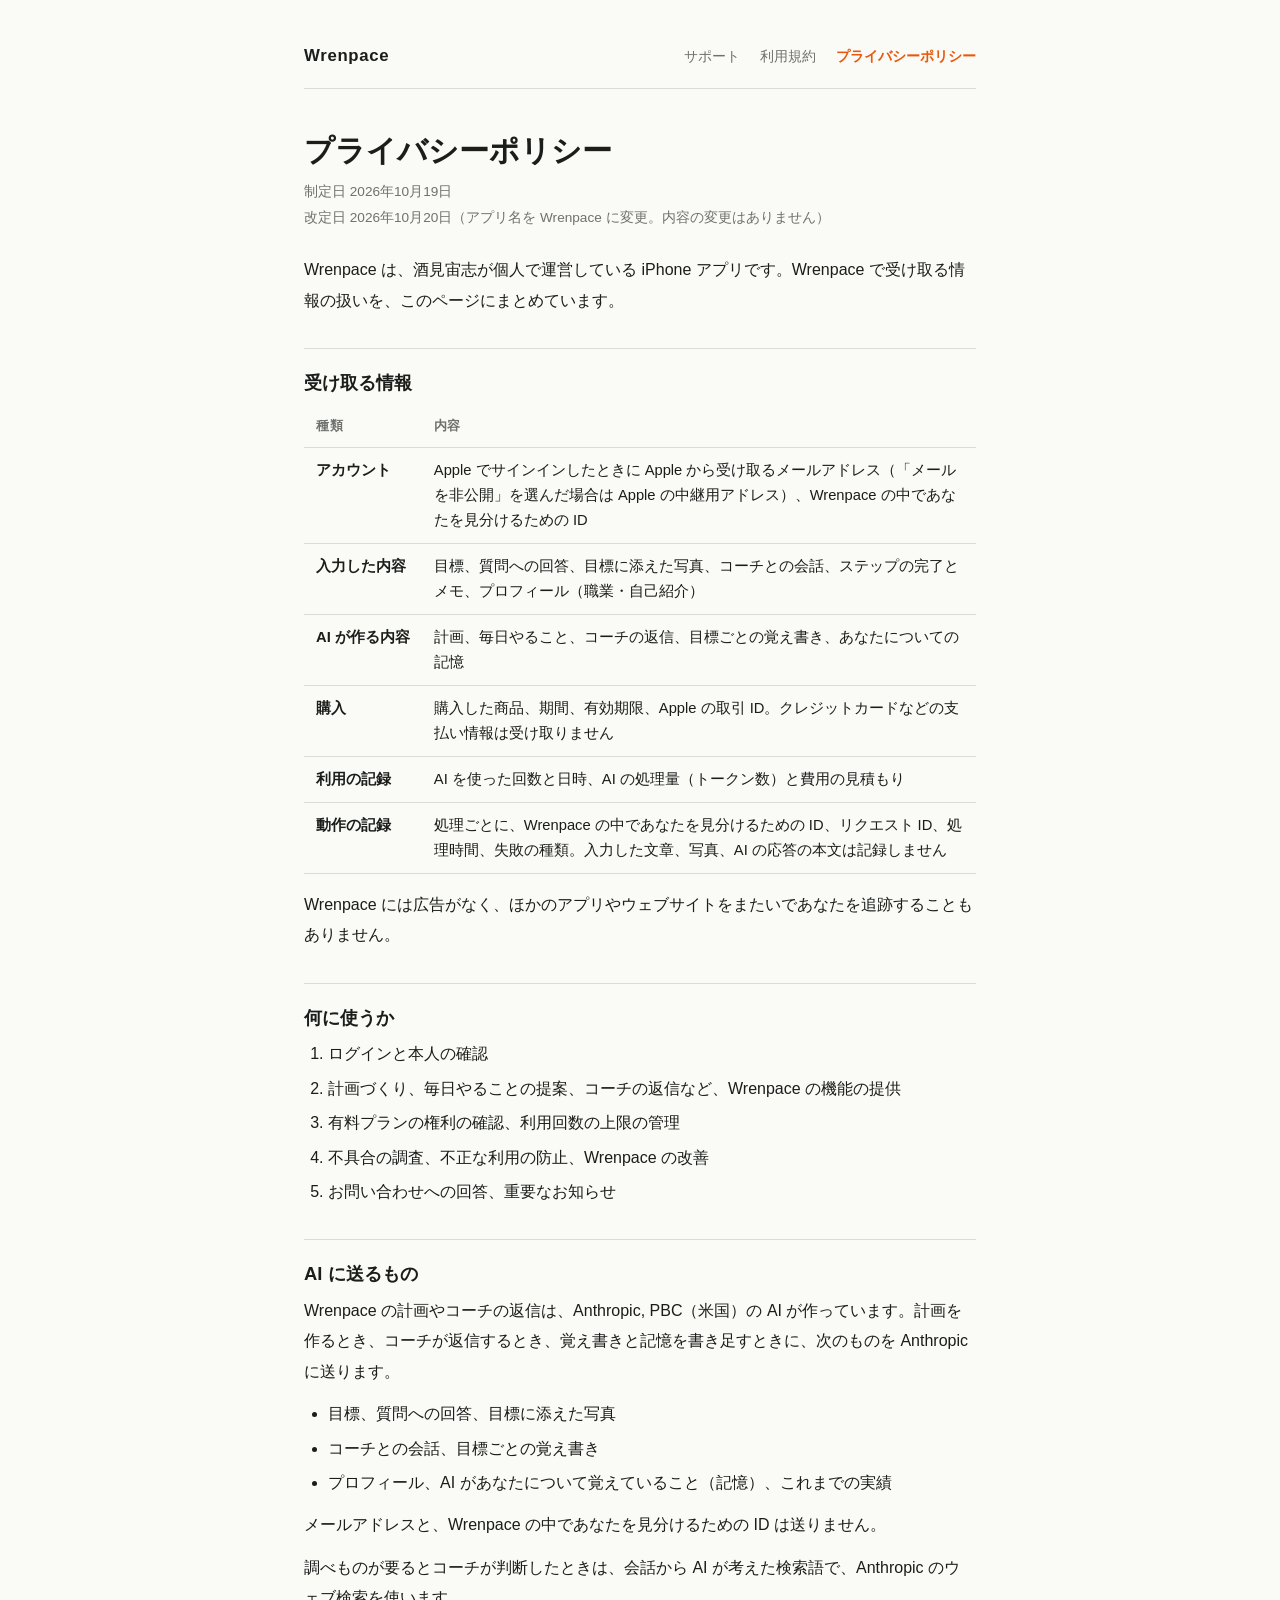
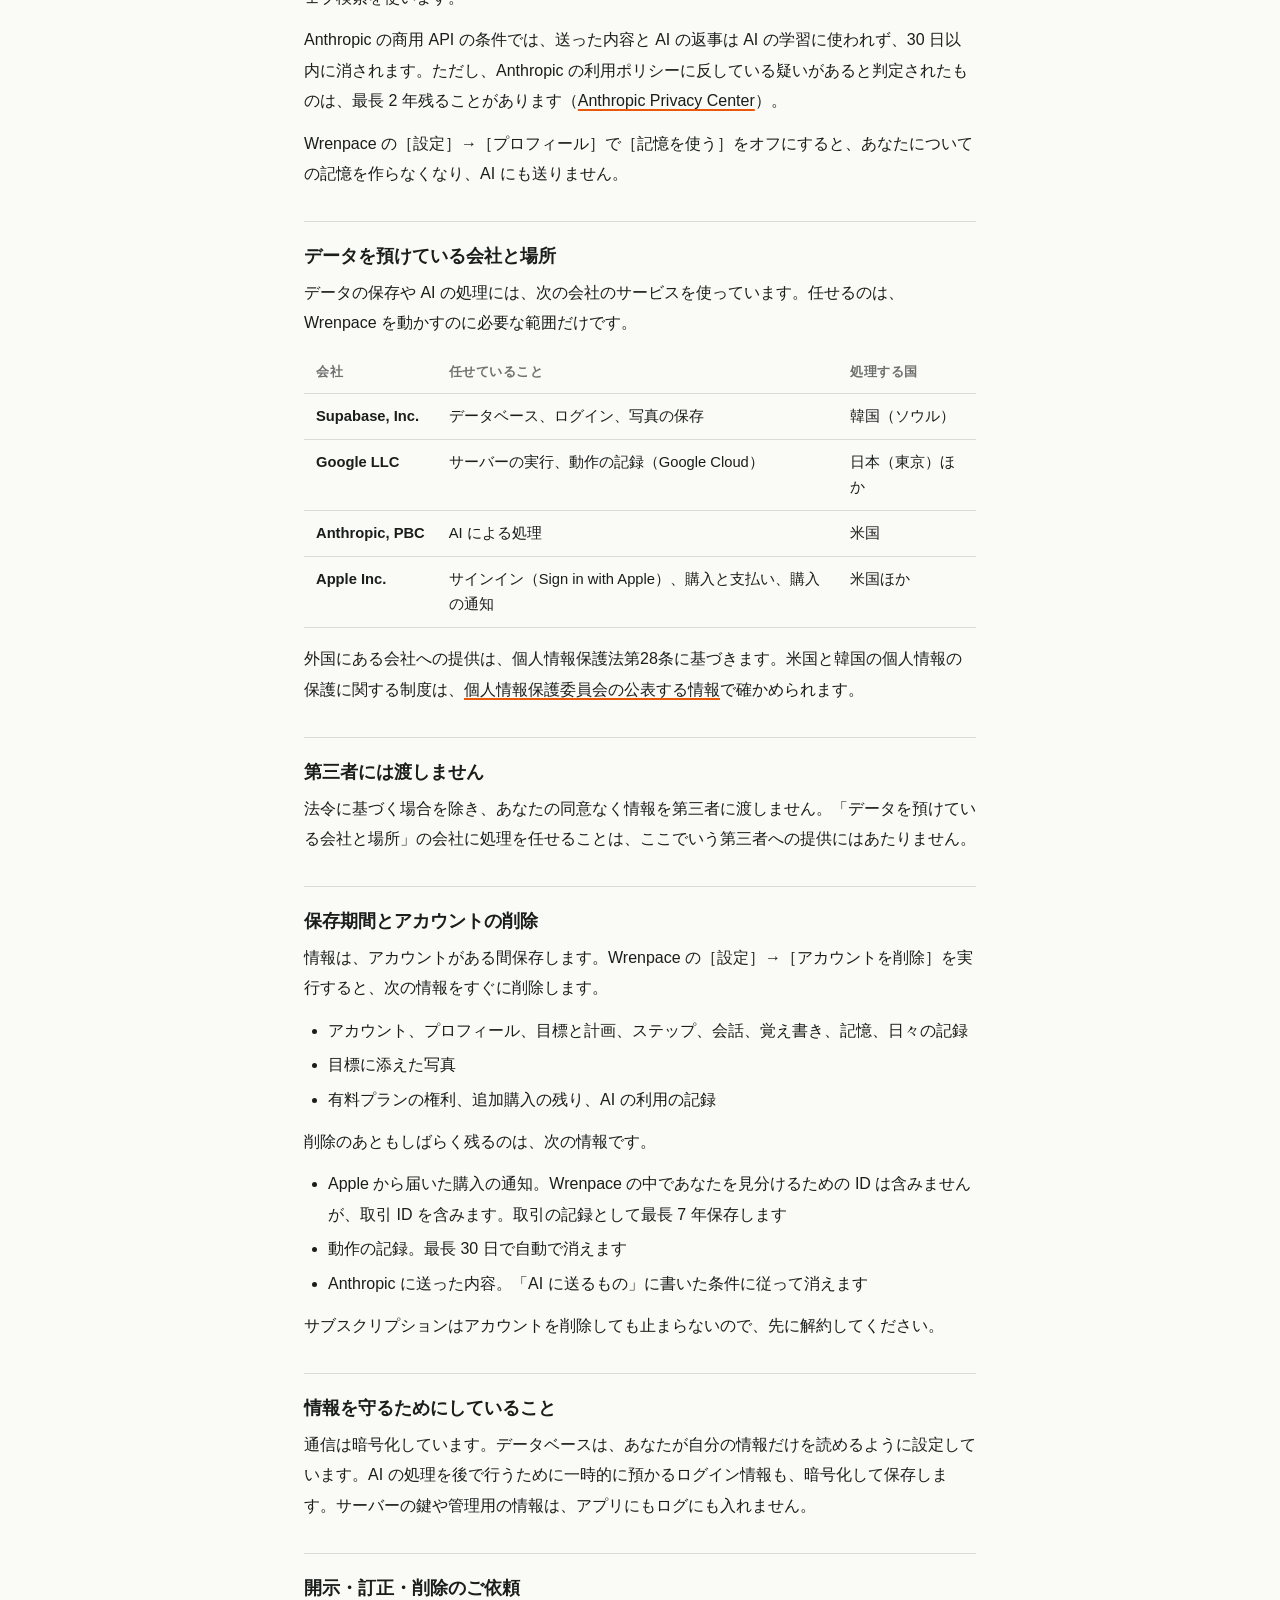
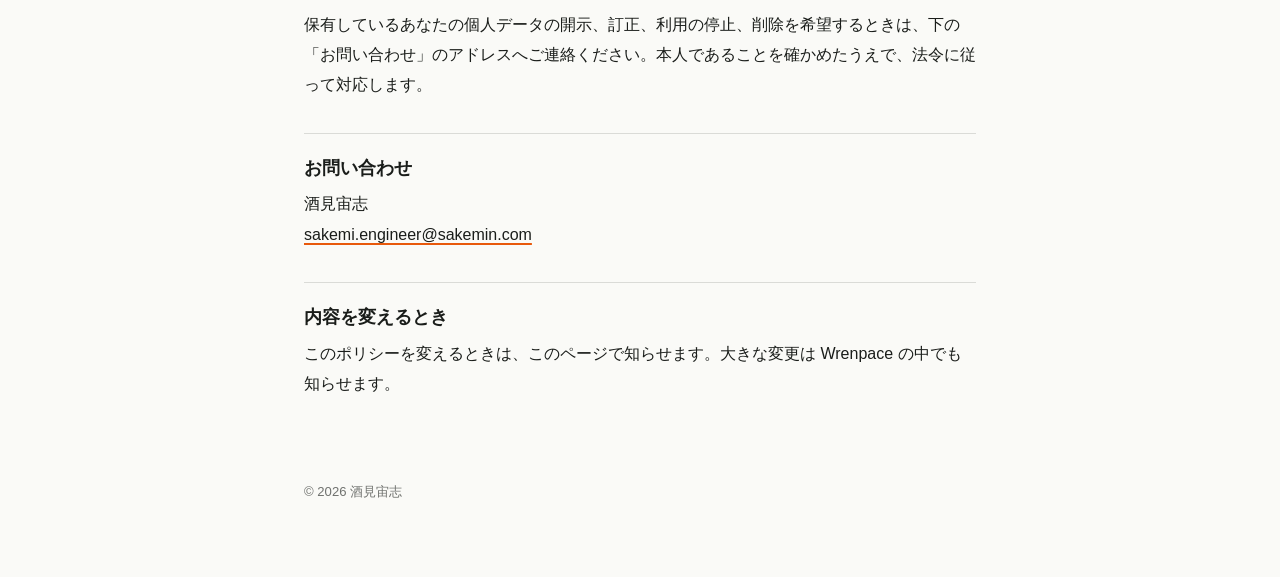
==== commit 3ad1b594: "docs: アプリ名を banso から Wrenpace に変える (my-tasks#153) サポート・プライバシーポリシー・利用規約の表記を Wrenpace にし、 規約とポリシーに改定日（" ====
--- a/privacy/index.html
+++ b/privacy/index.html
@@ -3,13 +3,13 @@
 <head>
 <meta charset="utf-8">
 <meta name="viewport" content="width=device-width, initial-scale=1, viewport-fit=cover">
-<title>banso プライバシーポリシー</title>
+<title>Wrenpace プライバシーポリシー</title>
 <link rel="stylesheet" href="../style.css">
 </head>
 <body>
 <div class="page">
   <header class="masthead">
-    <a class="brand" href="../">banso</a>
+    <a class="brand" href="../">Wrenpace</a>
     <nav aria-label="ページ">
       <a href="../">サポート</a>
       <a href="../terms/">利用規約</a>
@@ -19,8 +19,8 @@
 
   <main>
     <h1>プライバシーポリシー</h1>
-    <p class="dates">制定日 2026年10月19日</p>
-    <p class="lead">banso は、酒見宙志が個人で運営している iPhone アプリです。banso で受け取る情報の扱いを、このページにまとめています。</p>
+    <p class="dates">制定日 2026年10月19日<br>改定日 2026年10月20日（アプリ名を Wrenpace に変更。内容の変更はありません）</p>
+    <p class="lead">Wrenpace は、酒見宙志が個人で運営している iPhone アプリです。Wrenpace で受け取る情報の扱いを、このページにまとめています。</p>
 
     <section>
       <h2>受け取る情報</h2>
@@ -28,46 +28,46 @@
         <table>
           <thead><tr><th>種類</th><th>内容</th></tr></thead>
           <tbody>
-            <tr><td>アカウント</td><td>Apple でサインインしたときに Apple から受け取るメールアドレス（「メールを非公開」を選んだ場合は Apple の中継用アドレス）、banso の中であなたを見分けるための ID</td></tr>
+            <tr><td>アカウント</td><td>Apple でサインインしたときに Apple から受け取るメールアドレス（「メールを非公開」を選んだ場合は Apple の中継用アドレス）、Wrenpace の中であなたを見分けるための ID</td></tr>
             <tr><td>入力した内容</td><td>目標、質問への回答、目標に添えた写真、コーチとの会話、ステップの完了とメモ、プロフィール（職業・自己紹介）</td></tr>
             <tr><td>AI が作る内容</td><td>計画、毎日やること、コーチの返信、目標ごとの覚え書き、あなたについての記憶</td></tr>
             <tr><td>購入</td><td>購入した商品、期間、有効期限、Apple の取引 ID。クレジットカードなどの支払い情報は受け取りません</td></tr>
             <tr><td>利用の記録</td><td>AI を使った回数と日時、AI の処理量（トークン数）と費用の見積もり</td></tr>
-            <tr><td>動作の記録</td><td>処理ごとに、banso の中であなたを見分けるための ID、リクエスト ID、処理時間、失敗の種類。入力した文章、写真、AI の応答の本文は記録しません</td></tr>
+            <tr><td>動作の記録</td><td>処理ごとに、Wrenpace の中であなたを見分けるための ID、リクエスト ID、処理時間、失敗の種類。入力した文章、写真、AI の応答の本文は記録しません</td></tr>
           </tbody>
         </table>
       </div>
-      <p>banso には広告がなく、ほかのアプリやウェブサイトをまたいであなたを追跡することもありません。</p>
+      <p>Wrenpace には広告がなく、ほかのアプリやウェブサイトをまたいであなたを追跡することもありません。</p>
     </section>
 
     <section>
       <h2>何に使うか</h2>
       <ol>
         <li>ログインと本人の確認</li>
-        <li>計画づくり、毎日やることの提案、コーチの返信など、banso の機能の提供</li>
+        <li>計画づくり、毎日やることの提案、コーチの返信など、Wrenpace の機能の提供</li>
         <li>有料プランの権利の確認、利用回数の上限の管理</li>
-        <li>不具合の調査、不正な利用の防止、banso の改善</li>
+        <li>不具合の調査、不正な利用の防止、Wrenpace の改善</li>
         <li>お問い合わせへの回答、重要なお知らせ</li>
       </ol>
     </section>
 
     <section>
       <h2>AI に送るもの</h2>
-      <p>banso の計画やコーチの返信は、Anthropic, PBC（米国）の AI が作っています。計画を作るとき、コーチが返信するとき、覚え書きと記憶を書き足すときに、次のものを Anthropic に送ります。</p>
+      <p>Wrenpace の計画やコーチの返信は、Anthropic, PBC（米国）の AI が作っています。計画を作るとき、コーチが返信するとき、覚え書きと記憶を書き足すときに、次のものを Anthropic に送ります。</p>
       <ul>
         <li>目標、質問への回答、目標に添えた写真</li>
         <li>コーチとの会話、目標ごとの覚え書き</li>
         <li>プロフィール、AI があなたについて覚えていること（記憶）、これまでの実績</li>
       </ul>
-      <p>メールアドレスと、banso の中であなたを見分けるための ID は送りません。</p>
+      <p>メールアドレスと、Wrenpace の中であなたを見分けるための ID は送りません。</p>
       <p>調べものが要るとコーチが判断したときは、会話から AI が考えた検索語で、Anthropic のウェブ検索を使います。</p>
       <p>Anthropic の商用 API の条件では、送った内容と AI の返事は AI の学習に使われず、30 日以内に消されます。ただし、Anthropic の利用ポリシーに反している疑いがあると判定されたものは、最長 2 年残ることがあります（<a href="https://privacy.claude.com/">Anthropic Privacy Center</a>）。</p>
-      <p>banso の［設定］→［プロフィール］で［記憶を使う］をオフにすると、あなたについての記憶を作らなくなり、AI にも送りません。</p>
+      <p>Wrenpace の［設定］→［プロフィール］で［記憶を使う］をオフにすると、あなたについての記憶を作らなくなり、AI にも送りません。</p>
     </section>
 
     <section>
       <h2>データを預けている会社と場所</h2>
-      <p>データの保存や AI の処理には、次の会社のサービスを使っています。任せるのは、banso を動かすのに必要な範囲だけです。</p>
+      <p>データの保存や AI の処理には、次の会社のサービスを使っています。任せるのは、Wrenpace を動かすのに必要な範囲だけです。</p>
       <div class="table-wrap">
         <table>
           <thead><tr><th>会社</th><th>任せていること</th><th>処理する国</th></tr></thead>
@@ -89,7 +89,7 @@
 
     <section id="delete">
       <h2>保存期間とアカウントの削除</h2>
-      <p>情報は、アカウントがある間保存します。banso の［設定］→［アカウントを削除］を実行すると、次の情報をすぐに削除します。</p>
+      <p>情報は、アカウントがある間保存します。Wrenpace の［設定］→［アカウントを削除］を実行すると、次の情報をすぐに削除します。</p>
       <ul>
         <li>アカウント、プロフィール、目標と計画、ステップ、会話、覚え書き、記憶、日々の記録</li>
         <li>目標に添えた写真</li>
@@ -97,7 +97,7 @@
       </ul>
       <p>削除のあともしばらく残るのは、次の情報です。</p>
       <ul>
-        <li>Apple から届いた購入の通知。banso の中であなたを見分けるための ID は含みませんが、取引 ID を含みます。取引の記録として最長 7 年保存します</li>
+        <li>Apple から届いた購入の通知。Wrenpace の中であなたを見分けるための ID は含みませんが、取引 ID を含みます。取引の記録として最長 7 年保存します</li>
         <li>動作の記録。最長 30 日で自動で消えます</li>
         <li>Anthropic に送った内容。「AI に送るもの」に書いた条件に従って消えます</li>
       </ul>
@@ -121,7 +121,7 @@
 
     <section>
       <h2>内容を変えるとき</h2>
-      <p>このポリシーを変えるときは、このページで知らせます。大きな変更は banso の中でも知らせます。</p>
+      <p>このポリシーを変えるときは、このページで知らせます。大きな変更は Wrenpace の中でも知らせます。</p>
     </section>
   </main>
 
